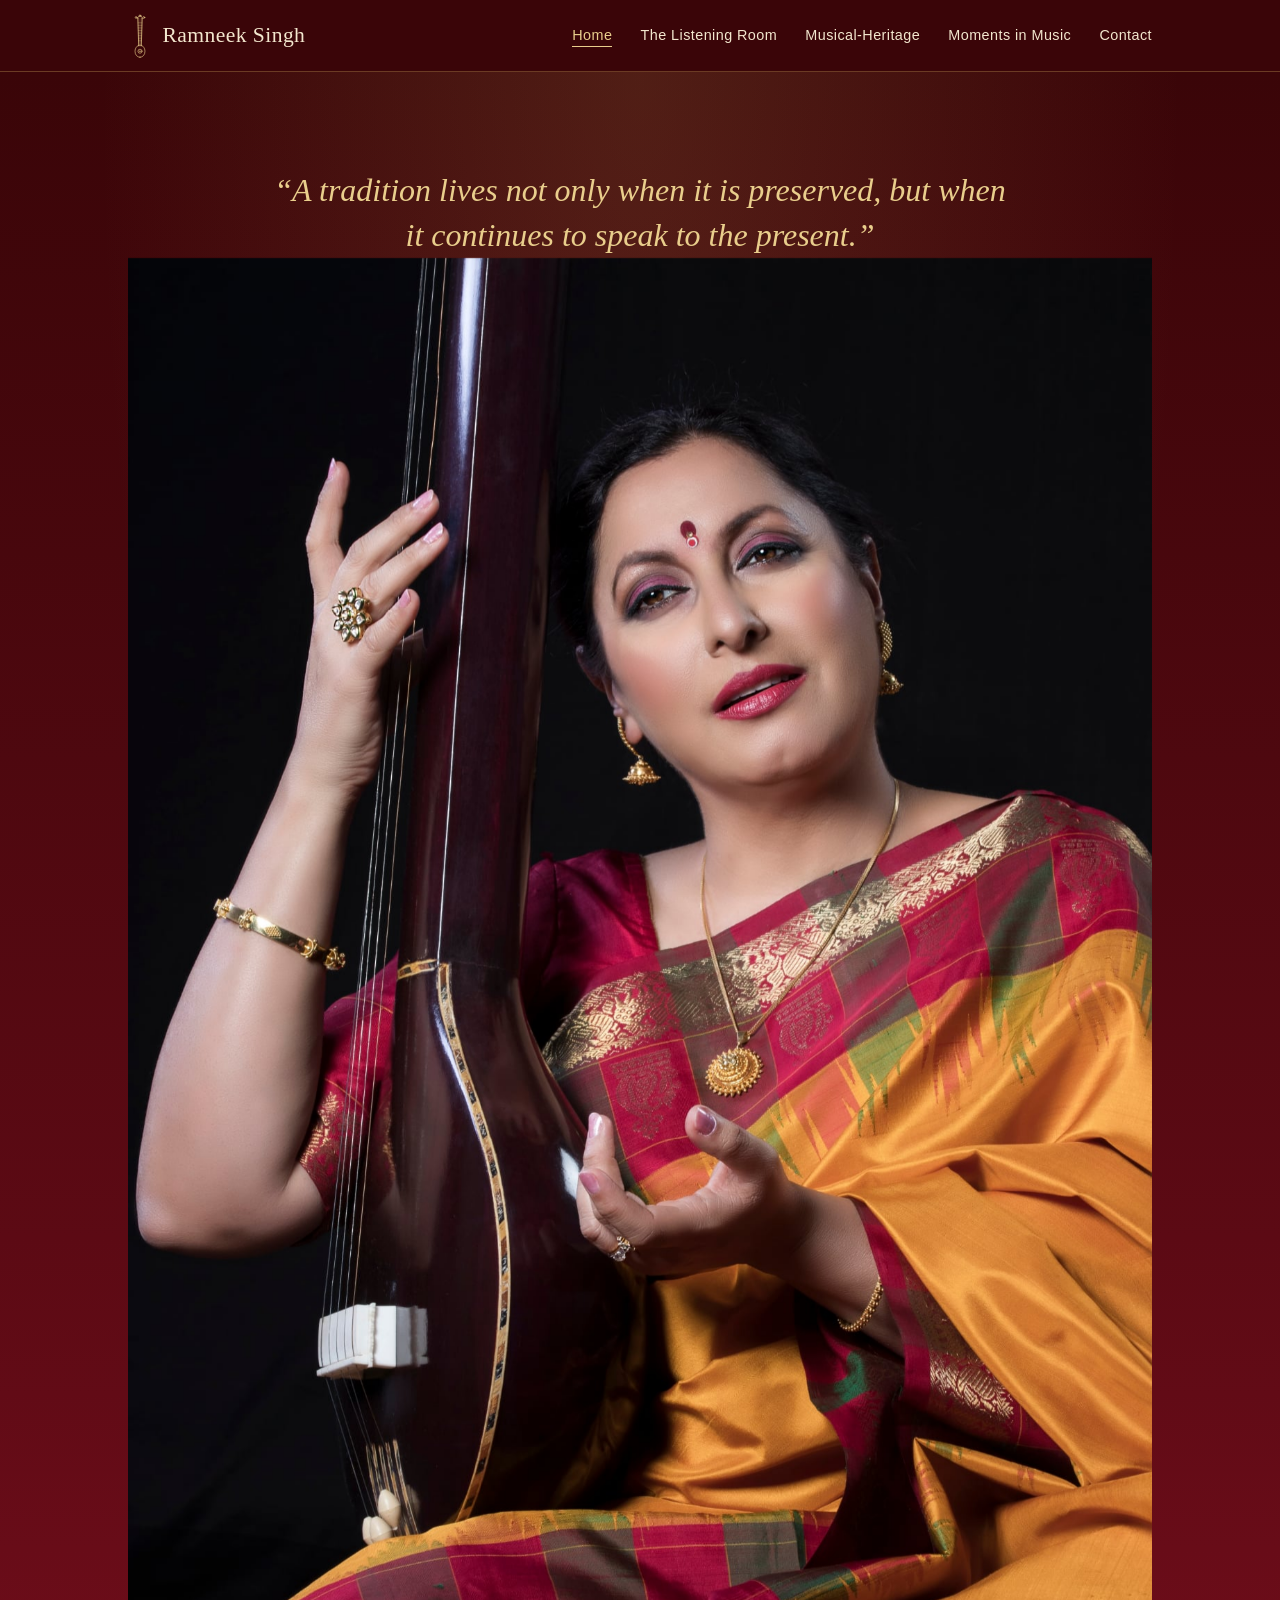
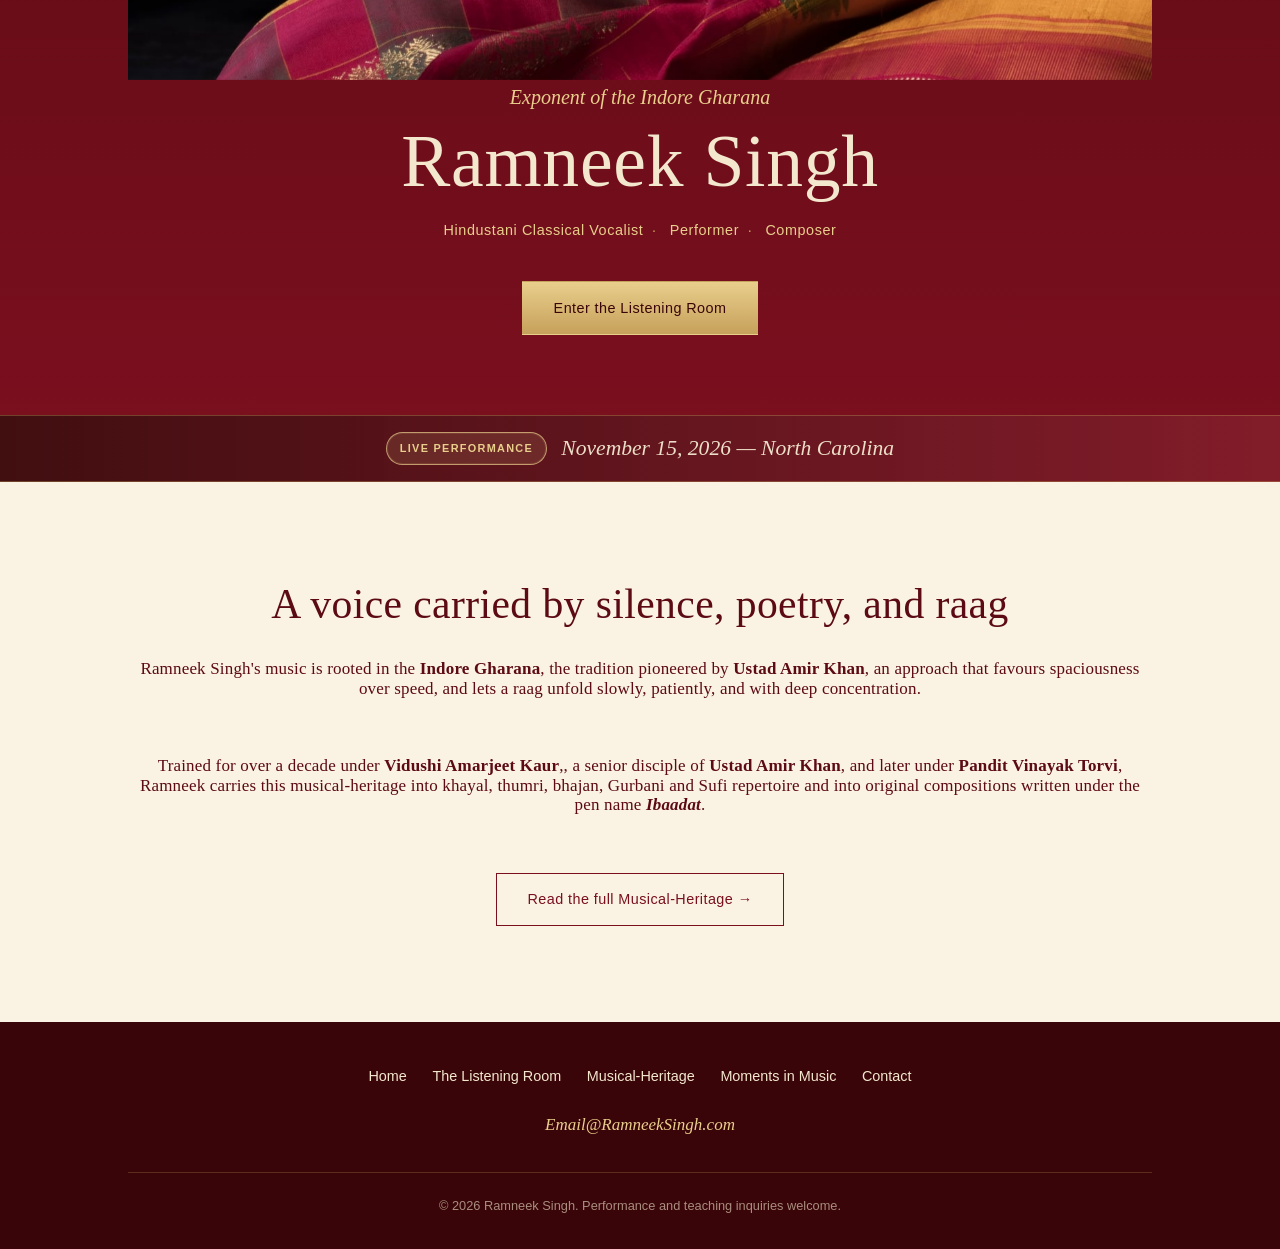
==== index.html @ d86326fd "design experiments on upcoming concerts" ====
<!doctype html>
<html lang="en">
<head>
<meta charset="UTF-8">
<meta name="viewport" content="width=device-width, initial-scale=1.0">
<title>Ramneek Singh | Hindustani Classical Vocalist</title>
<meta name="description" content="Ramneek Singh — Hindustani classical vocalist, educator and composer, exponent of the Indore Gharana. Khayal, thumri, bhajan, Gurbani and Sufi music.">
<link rel="stylesheet" href="css/style.css">
</head>
<body>

<header class="site-header">
  <div class="nav-wrap">
    <a class="brand" href="index.html">
      <svg viewBox="0 0 100 240" xmlns="http://www.w3.org/2000/svg" fill="none" stroke="currentColor" stroke-width="3.4" stroke-linecap="round" stroke-linejoin="round" style="color:var(--gold-bright)" aria-hidden="true">
        <path d="M50 236c-16 0-27-14-27-32 0-19 12-34 27-34s27 15 27 34c0 18-11 32-27 32z"/>
        <path d="M43 174 L38 24 M57 174 L62 24" stroke-width="4"/>
        <path d="M38 24c0-8 5-14 12-14s12 6 12 14"/>
        <circle cx="29" cy="19" r="5"/>
        <circle cx="50" cy="10" r="5"/>
        <circle cx="71" cy="19" r="5"/>
        <circle cx="50" cy="203" r="11"/>
        <circle cx="50" cy="203" r="3.6" fill="currentColor" stroke="none"/>
        <path d="M46 174 L44 25 M54 174 L56 25" stroke-width="1.4"/>
        <path d="M40 48 L60 48 M40 62 L60 62 M40 76 L60 76 M41 90 L59 90 M41 104 L59 104 M42 118 L58 118 M42 132 L58 132 M43 146 L57 146" stroke-width="1.5"/>
      </svg>
      <span class="brand-name">Ramneek Singh</span>
    </a>
    <button class="nav-toggle" aria-label="Toggle navigation" aria-expanded="false">&#9776;</button>
    <nav class="main-nav" aria-label="Primary">
      <ul>
        <li><a href="index.html" aria-current="page">Home</a></li>
        <li><a href="listening-room.html">The Listening Room</a></li>
        <li><a href="musical-heritage.html">Musical-Heritage</a></li>
        <li><a href="moments.html">Moments in Music</a></li>
        <li><a href="contact.html">Contact</a></li>
      </ul>
    </nav>
  </div>
</header>

<main>

  <section class="hero jaali-bg">
    <div class="container ">
      <p style="font-family: var(--font-display); font-style: italic; color: var(--gold-bright);" class="pull-quote">“A tradition lives not only when it is preserved, but when it continues to speak to the present.”</p>

      <img class="taanpura-mark" src="images\5ce865e1-a9c3-4de9-b2be-b588b6cb7617.jpeg" alt="Ramneek Singh performing Hindustani classical music">

      <div class="hero-heading">
        <p class="kicker">Exponent of the Indore Gharana</p>
        <h1>Ramneek Singh</h1>
        <p class="titles">
          <span>Hindustani Classical Vocalist</span>
          <span>Performer</span>
          <span>Composer</span>
        </p>
      </div>

      <div class="hero-cta">
        <a class="btn btn-solid" href="listening-room.html">Enter the Listening Room</a>
      </div>
    </div>
  </section>

  <section class="announce">
    <div class="container live-strip">
      <span class="label live-badge">Live Performance</span>
      <span class="detail">November 15, 2026 — North Carolina</span>
    </div>
  </section>

  <section class="section">
    <div class="container">
      <div style="text-align:center;">

        <div>
          <h2 style="font-size:clamp(1.9rem,3.6vw,2.6rem); margin:0.2rem 0 1.9rem;">A voice carried by silence, poetry, and raag</h2>
          <h4>Ramneek Singh's music is rooted in the <b>Indore Gharana</b>, the tradition pioneered by <b>Ustad Amir Khan</b>, an approach that favours spaciousness over speed, and lets a raag unfold slowly, patiently, and with deep concentration.</h4>
          <br></br>
          <h4>Trained for over a decade under <b>Vidushi Amarjeet Kaur</b>,, a senior disciple of <b>Ustad Amir Khan</b>, and later under <b>Pandit Vinayak Torvi</b>, Ramneek carries this musical-heritage into khayal, thumri, bhajan, Gurbani and Sufi repertoire and into original compositions written under the pen name <em><b>Ibaadat</b></em>.</h4  >
                    <br></br>

          <a class="btn btn-outline" style="border-color:var(--red); color:var(--red);" href="musical-heritage.html">Read the full Musical-Heritage &rarr;</a>
      </div>
    </div>
    </div>
  </section>


</main>

<footer class="site-footer">
  <div class="container footer-inner">
    <nav class="footer-nav" aria-label="Footer">
      <ul>
        <li><a href="index.html">Home</a></li>
        <li><a href="listening-room.html">The Listening Room</a></li>
        <li><a href="musical-heritage.html">Musical-Heritage</a></li>
        <li><a href="moments.html">Moments in Music</a></li>
        <li><a href="contact.html">Contact</a></li>
      </ul>
    </nav>
    <a class="email" style="font-family:var(--font-display); font-style:italic; color:var(--gold-bright);" href="mailto:Email@RamneekSingh.com">Email@RamneekSingh.com</a>
    <div class="footer-note">&copy; 2026 Ramneek Singh. Performance and teaching inquiries welcome.</div>
  </div>
</footer>

<script src="js/main.js"></script>
</body>
</html>
---- css/style.css ----
/* ============================================================
   Ramneek Singh — Hindustani Classical Vocalist
   Palette: royal red + antique gold, on warm parchment
   Fonts are loaded in each page's <head> (Cormorant Garamond + Jost)
   ============================================================ */

/* ---------- 1. Design tokens (change colours / sizes here) ---------- */
:root {
  /* colour */
  --red-deepest: #3A0508;
  --red-deep:    #5C0A14;
  --red:         #7A0F1E;
  --red-bright:  #9E1B2E;
  --gold-deep:   #8A6A2A;
  --gold:        #C6A15B;
  --gold-bright: #E9CE8C;
  --ivory:       #F3E7CE;
  --parchment:   #FAF3E4;
  --parchment-2: #F1E5CC;
  --ink:         #241012;
  --ink-soft:    #4A2E2E;

  /* type families */
  --font-display: 'Cormorant Garamond', serif;
  --font-body:    'Jost', sans-serif;

  /* type scale: every page uses these, so sizes stay consistent */
  --fs-small: 0.9rem;
  --fs-body:  1.0625rem;
  --fs-lede:  clamp(1.2rem, 2vw, 1.45rem);
  --fs-h3:    1.4rem;
  --fs-h2:    clamp(1.8rem, 3.4vw, 2.5rem);
  --fs-h1:    clamp(2.6rem, 6.4vw, 4.6rem);

  --wrap: 1120px;
  --rule: 1px solid rgba(198, 161, 91, 0.45);
}

/* ---------- 2. Base ---------- */
*, *::before, *::after { box-sizing: border-box; }

html { scroll-behavior: smooth; }

body {
  margin: 0;
  background: var(--parchment);
  color: var(--ink);
  font-family: var(--font-body);
  font-size: var(--fs-body);
  font-weight: 300;
  line-height: 1.7;
  -webkit-font-smoothing: antialiased;
}

img { max-width: 100%; display: block; }
a   { color: inherit; text-decoration: none; }

h1, h2, h3, h4 {
  margin: 0;
  font-family: var(--font-display);
  font-weight: 500;
  letter-spacing: 0.01em;
  line-height: 1.15;
  color: var(--red-deep);
}
h1 { font-size: var(--fs-h1); }
h2 { font-size: var(--fs-h2); }
h3 { font-size: var(--fs-h3); }

p { margin: 0 0 1.1em; max-width: 62ch; }

:focus-visible { outline: 2px solid var(--red-bright); outline-offset: 3px; }
.site-header :focus-visible,
.site-footer :focus-visible,
.hero :focus-visible,
.section.dark :focus-visible { outline-color: var(--gold-bright); }

/* ---------- 3. Layout helpers ---------- */
.container {
  width: 100%;
  max-width: var(--wrap);
  margin: 0 auto;
  padding: 0 clamp(1.25rem, 4vw, 3rem);
}

.section { padding: clamp(3.5rem, 8vw, 6rem) 0; }
.section.tint { background: var(--parchment-2); }
.section.dark {
  background: var(--red-deepest);
  color: var(--ivory);
}
.section.dark h2, .section.dark h3 { color: var(--ivory); }

/* Centre everything inside, including paragraphs that have a max-width */
.center { text-align: center; }
.center p, .center .lede { margin-left: auto; margin-right: auto; }

.section-head { max-width: 640px; margin: 0 auto 2.4rem; text-align: center; }
.section-head p { margin-left: auto; margin-right: auto; }

.eyebrow {
  margin-bottom: 0.4rem;
  font-family: var(--font-display);
  font-style: italic;
  font-size: 1.15rem;
  color: var(--gold-deep);
}
.dark .eyebrow, .hero .eyebrow { color: var(--gold-bright); }

.lede {
  font-family: var(--font-display);
  font-size: var(--fs-lede);
  font-style: italic;
  color: var(--red);
  max-width: 46ch;
}
.dark .lede { color: var(--gold-bright); }

.visually-hidden {
  position: absolute; width: 1px; height: 1px; padding: 0; margin: -1px;
  overflow: hidden; clip: rect(0, 0, 0, 0); white-space: nowrap; border: 0;
}

/* Gold divider with a small diamond in the middle */
.ornament {
  position: relative;
  width: 160px; height: 12px;
  margin: 0 auto 1.6rem;
  background: linear-gradient(90deg, transparent, var(--gold) 30%, var(--gold) 70%, transparent) center / 100% 1px no-repeat;
}
.ornament::after {
  content: "";
  position: absolute; left: 50%; top: 50%;
  width: 9px; height: 9px;
  background: var(--gold);
  transform: translate(-50%, -50%) rotate(45deg);
  box-shadow: 0 0 0 3px var(--parchment);
}
.tint .ornament::after { box-shadow: 0 0 0 3px var(--parchment-2); }
.dark .ornament::after { box-shadow: 0 0 0 3px var(--red-deepest); }

/* Dotted lattice (jaali) texture used behind dark sections */
.jaali-bg {
  background-image: radial-gradient(circle at 1px 1px, rgba(198, 161, 91, 0.22) 1.4px, transparent 1.4px);
  background-size: 26px 26px;
}

/* ---------- 4a. Announcement strip ---------- */
.announce {
  background: linear-gradient(90deg, rgba(58, 5, 8, 0.96), rgba(122, 15, 30, 0.94));
  border-top: 1px solid rgba(198, 161, 91, 0.35);
  border-bottom: 1px solid rgba(198, 161, 91, 0.35);
}

.live-strip {
  display: flex;
  align-items: center;
  justify-content: center;
  gap: 0.9rem;
  flex-wrap: wrap;
  padding: 0.9rem 0;
  color: var(--ivory);
  text-align: center;
}

.label {
  display: inline-flex;
  align-items: center;
  justify-content: center;
  border-radius: 999px;
  letter-spacing: 0.12em;
  text-transform: uppercase;
}

.live-badge {
  padding: 0.38rem 0.8rem;
  border: 1px solid rgba(233, 206, 140, 0.7);
  background: rgba(233, 206, 140, 0.12);
  color: var(--gold-bright);
  font-size: 0.68rem;
  font-weight: 600;
  box-shadow: inset 0 0 0 1px rgba(233, 206, 140, 0.12);
  animation: pulse-badge 3s ease-in-out infinite;
}

.detail {
  font-family: var(--font-display);
  font-size: clamp(1.05rem, 2vw, 1.35rem);
  font-style: italic;
  color: rgba(243, 231, 206, 0.96);
}

@keyframes pulse-badge {
  0%, 100% { box-shadow: 0 0 0 rgba(233, 206, 140, 0); }
  50% { box-shadow: 0 0 12px rgba(233, 206, 140, 0.26); }
}

/* ---------- 4. Header / navigation ---------- */
.site-header {
  position: sticky; top: 0; z-index: 100;
  background: var(--red-deepest);
  border-bottom: 1px solid rgba(198, 161, 91, 0.35);
}

.nav-wrap {
  display: flex;
  align-items: center;
  justify-content: space-between;
  gap: 1.5rem;
  max-width: var(--wrap);
  margin: 0 auto;
  padding: 0.85rem clamp(1.25rem, 4vw, 3rem);
}

.brand { display: flex; align-items: center; gap: 0.65rem; color: var(--ivory); }
.brand svg { width: 24px; height: 44px; flex-shrink: 0; }
.brand-name {
  font-family: var(--font-display);
  font-size: 1.35rem;
  letter-spacing: 0.02em;
  line-height: 1.1;
}
.brand-name em { color: var(--gold-bright); font-style: italic; }

.main-nav ul {
  display: flex;
  gap: clamp(1rem, 2.2vw, 2.1rem);
  margin: 0; padding: 0;
  list-style: none;
}
.main-nav a {
  position: relative;
  padding-bottom: 4px;
  color: var(--ivory);
  font-size: var(--fs-small);
  letter-spacing: 0.03em;
}
.main-nav a::after {
  content: "";
  position: absolute; left: 0; right: 0; bottom: 0;
  height: 1px;
  background: var(--gold-bright);
  transform: scaleX(0);
  transform-origin: left;
  transition: transform 0.3s ease;
}
.main-nav a:hover::after,
.main-nav a[aria-current="page"]::after { transform: scaleX(1); }
.main-nav a[aria-current="page"] { color: var(--gold-bright); }

.nav-toggle {
  display: none;
  background: none; border: none;
  color: var(--ivory);
  font-size: 1.6rem;
  cursor: pointer;
}

@media (max-width: 820px) {
  .nav-toggle { display: block; }
  .main-nav {
    position: absolute; top: 100%; left: 0; right: 0;
    max-height: 0; overflow: hidden;
    background: var(--red-deepest);
    border-bottom: 1px solid rgba(198, 161, 91, 0.35);
    transition: max-height 0.35s ease;
  }
  .main-nav.open { max-height: 420px; }
  .main-nav ul {
    flex-direction: column;
    gap: 1rem;
    padding: 0.5rem clamp(1.25rem, 4vw, 3rem) 1.4rem;
  }
}

/* ---------- 5. Hero ---------- */
.hero {
  position: relative;
  overflow: hidden;
  padding: clamp(3.5rem, 9vw, 6rem) 0 clamp(3rem, 7vw, 5rem);
  text-align: center;
  color: var(--ivory);
  background:
    radial-gradient(ellipse at 50% 0%, rgba(198, 161, 91, 0.16), transparent 60%),
    linear-gradient(180deg, var(--red-deepest), var(--red-deep) 60%, var(--red) 100%);
}
/* Smaller hero used by inner pages (Contact, etc.) */
.hero.page-hero { padding: clamp(3rem, 7vw, 4.5rem) 0 clamp(2.5rem, 6vw, 4rem); }
.hero.page-hero h1 { font-size: clamp(2.2rem, 5.2vw, 3.6rem); }

.hero h1 { color: var(--ivory); line-height: 1.05; }
.hero p  { margin-left: auto; margin-right: auto; }

.kicker {
  margin-bottom: 0.6rem;
  font-family: var(--font-display);
  font-style: italic;
  font-size: clamp(1.05rem, 1.6vw, 1.25rem);
  color: var(--gold-bright);
}

.titles {
  margin: 1.1rem auto 0;
  font-size: var(--fs-small);
  letter-spacing: 0.04em;
  color: var(--gold-bright);
}
.titles span:not(:last-child)::after {
  content: "·";
  margin: 0 0.6em;
  color: var(--gold);
}

/* Portrait set inside a jharokha-style arch */
.hero-photo {
  width: min(100%, 360px);
  margin: 2.4rem auto 0;
  padding: 8px;
  border: 1px solid var(--gold);
  border-radius: 999px 999px 0 0;
}
.hero-photo img {
  width: 100%;
  aspect-ratio: 4 / 5;
  object-fit: cover;
  object-position: center 25%;
  border-radius: 999px 999px 0 0;
}

.hero-cta {
  display: flex; flex-wrap: wrap; justify-content: center;
  gap: 1rem;
  margin-top: 2.4rem;
}

/* One orchestrated moment: hero content rises in, one piece after another */
.hero .container > * { opacity: 0; animation: rise 0.9s ease forwards; }
.hero .container > :nth-child(2) { animation-delay: 0.12s; }
.hero .container > :nth-child(3) { animation-delay: 0.24s; }
.hero .container > :nth-child(4) { animation-delay: 0.36s; }
.hero .container > :nth-child(5) { animation-delay: 0.48s; }
@keyframes rise { from { opacity: 0; transform: translateY(14px); } to { opacity: 1; transform: none; } }

/* ---------- 6. Buttons ---------- */
.btn {
  display: inline-block;
  padding: 0.85rem 1.9rem;
  border: 1px solid var(--gold);
  background: none;
  font-family: var(--font-body);
  font-size: var(--fs-small);
  letter-spacing: 0.03em;
  cursor: pointer;
  transition: background 0.25s ease, color 0.25s ease;
}
.btn-solid {
  background: linear-gradient(180deg, var(--gold-bright), var(--gold));
  border-color: transparent;
  color: var(--red-deepest);
}
.btn-solid:hover { background: var(--gold-bright); }
.btn-outline { color: var(--red); border-color: var(--red); }
.btn-outline:hover { background: var(--red); color: var(--ivory); }
.dark .btn-outline { color: var(--ivory); border-color: var(--gold); }
.dark .btn-outline:hover { background: rgba(233, 206, 140, 0.14); }
.btn-small { padding: 0.55rem 1.2rem; }

/* ---------- 7. Upcoming performances (countdown + list) ---------- */
.next-event {
  position: relative;
  max-width: 720px;
  margin: 0 auto;
  padding: clamp(2rem, 5vw, 3rem) clamp(1.25rem, 4vw, 2.5rem);
  border: 1px solid var(--gold);
  background: var(--parchment);
  text-align: center;
}
/* inner thin border gives the "framed invitation" look */
.next-event::before {
  content: "";
  position: absolute; inset: 7px;
  border: 1px solid rgba(198, 161, 91, 0.45);
  pointer-events: none;
}
.next-event h3 { font-size: var(--fs-h2); }
.next-event .meta { margin: 0.4rem auto 0; color: var(--ink-soft); }

.countdown {
  display: grid;
  grid-template-columns: repeat(4, 1fr);
  gap: 0.75rem;
  max-width: 460px;
  margin: 1.8rem auto;
}
.countdown div {
  padding: 0.9rem 0.4rem;
  border: 1px solid var(--gold);
  background: var(--parchment-2);
}
.countdown strong {
  display: block;
  font-family: var(--font-display);
  font-size: clamp(1.8rem, 5vw, 2.6rem);
  font-weight: 500;
  line-height: 1;
  color: var(--red);
  font-variant-numeric: tabular-nums;
}
.countdown span { font-size: var(--fs-small); color: var(--ink-soft); }

.event-list {
  display: grid;
  gap: 1rem;
  max-width: 720px;
  margin: 2.4rem auto 0;
  padding: 0;
  list-style: none;
}
.event-list:empty { display: none; }
.event-item {
  display: grid;
  grid-template-columns: auto 1fr auto;
  align-items: center;
  gap: 1.2rem;
  padding: 1rem 1.2rem;
  border: var(--rule);
  background: var(--parchment);
  text-align: left;
}
.event-date {
  min-width: 64px;
  padding-right: 1.2rem;
  border-right: var(--rule);
  text-align: center;
  font-family: var(--font-display);
  color: var(--red);
  line-height: 1.1;
}
.event-date strong { display: block; font-size: 2rem; font-weight: 500; }
.event-date span   { font-size: var(--fs-small); font-style: italic; }
.event-info h3 { font-size: 1.25rem; }
.event-info p  { margin: 0; font-size: var(--fs-small); color: var(--ink-soft); }
@media (max-width: 600px) {
  .event-item { grid-template-columns: auto 1fr; }
  .event-item .btn { grid-column: 1 / -1; text-align: center; }
}

/* ---------- 8. Interactive taanpura ---------- */
.strings {
  display: flex; justify-content: center;
  gap: clamp(1.5rem, 6vw, 3.5rem);
  margin: 2rem 0 1.8rem;
}
.string {
  display: flex; flex-direction: column; align-items: center;
  gap: 0.6rem;
  width: 52px;
  padding: 0;
  background: none; border: 0;
  color: var(--ivory);
  font-family: var(--font-display);
  font-style: italic;
  font-size: 1.1rem;
  cursor: pointer;
}
.string::before {
  content: "";
  width: 2px; height: 150px;
  background: linear-gradient(var(--gold-bright), var(--gold-deep));
  box-shadow: 0 0 10px rgba(233, 206, 140, 0.25);
}
.string:hover::before { box-shadow: 0 0 14px rgba(233, 206, 140, 0.6); }
.string.plucked::before { animation: vibrate 1.2s ease-out; }
@keyframes vibrate {
  0%   { transform: translateX(0); }
  8%   { transform: translateX(5px); }
  16%  { transform: translateX(-4px); }
  26%  { transform: translateX(3px); }
  38%  { transform: translateX(-2px); }
  55%  { transform: translateX(1px); }
  100% { transform: translateX(0); }
}
.hint { font-size: var(--fs-small); color: rgba(243, 231, 206, 0.7); margin-top: 1.2rem; }

/* ---------- 9. Quote band ---------- */
.pull-quote {
  max-width: 46ch;
  margin: 0 auto;
  font-family: var(--font-display);
  font-style: italic;
  font-size: clamp(1.4rem, 3vw, 2rem);
  line-height: 1.4;
  text-align: center;
  color: var(--gold-deep);
}

/* ---------- 10. Contact ---------- */
.contact-card {
  max-width: 720px;
  margin: 0 auto;
  padding: clamp(2rem, 5vw, 3rem);
  border: var(--rule);
  background: var(--parchment-2);
  text-align: center;
}
.contact-card .email {
  font-family: var(--font-display);
  font-style: italic;
  font-size: clamp(1.3rem, 3vw, 1.8rem);
  color: var(--red);
  border-bottom: 1px solid var(--gold);
}
.contact-card .email:hover { color: var(--red-bright); }

/* ---------- 11. Footer ---------- */
.site-footer {
  padding: 2.6rem 0 2rem;
  background: var(--red-deepest);
  color: var(--ivory);
}
.footer-inner {
  display: flex; flex-direction: column; align-items: center;
  gap: 1.4rem;
  text-align: center;
}
.footer-nav ul {
  display: flex; flex-wrap: wrap; justify-content: center;
  gap: 0.6rem 1.6rem;
  margin: 0; padding: 0;
  list-style: none;
  font-size: var(--fs-small);
}
.footer-nav a:hover { color: var(--gold-bright); }
.footer-email {
  font-family: var(--font-display);
  font-style: italic;
  font-size: 1.25rem;
  color: var(--gold-bright);
}
.footer-note {
  width: 100%;
  margin: 0.6rem 0 0;
  padding-top: 1.4rem;
  border-top: 1px solid rgba(198, 161, 91, 0.25);
  font-size: 0.8rem;
  color: rgba(243, 231, 206, 0.6);
  max-width: none;
}

/* ---------- 12. Reduced motion ---------- */
@media (prefers-reduced-motion: reduce) {
  html { scroll-behavior: auto; }
  .hero .container > * { animation: none; opacity: 1; }
  .string.plucked::before { animation: none; }
  .main-nav, .main-nav a::after { transition: none; }
}
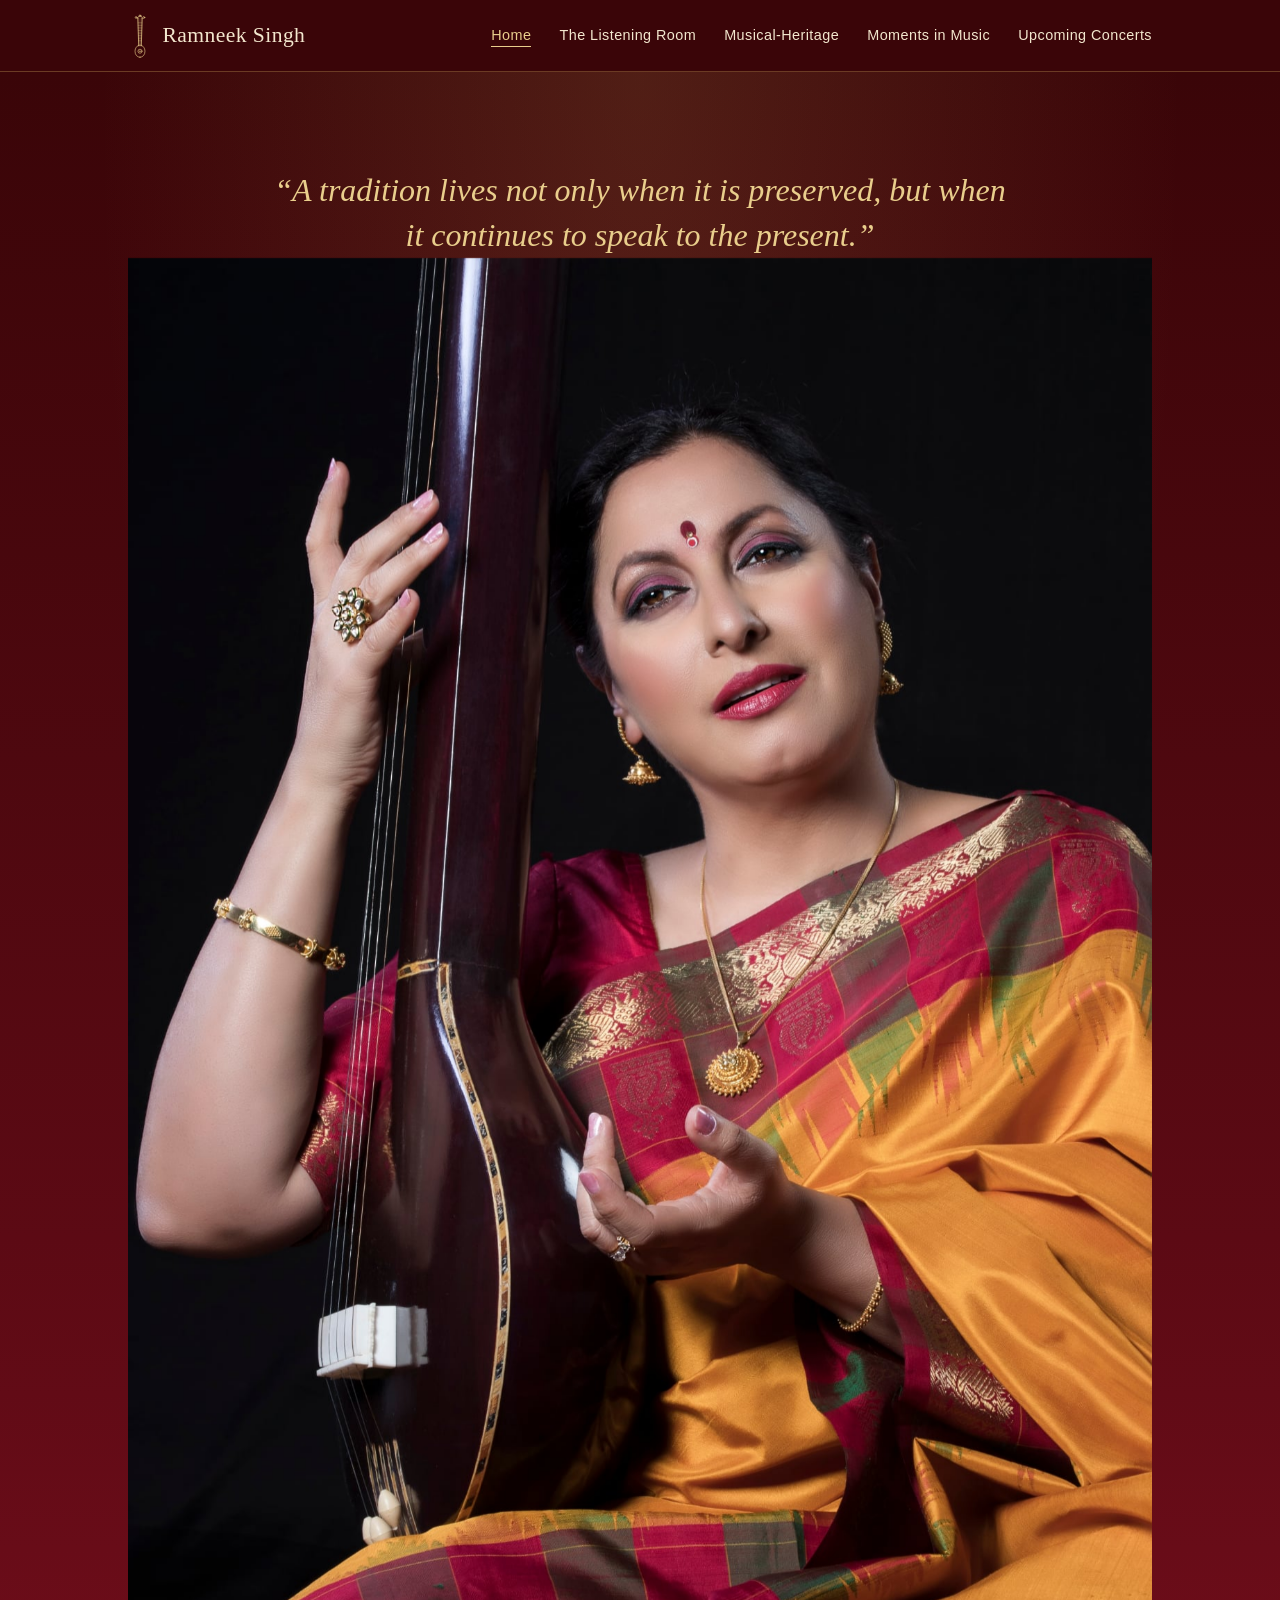
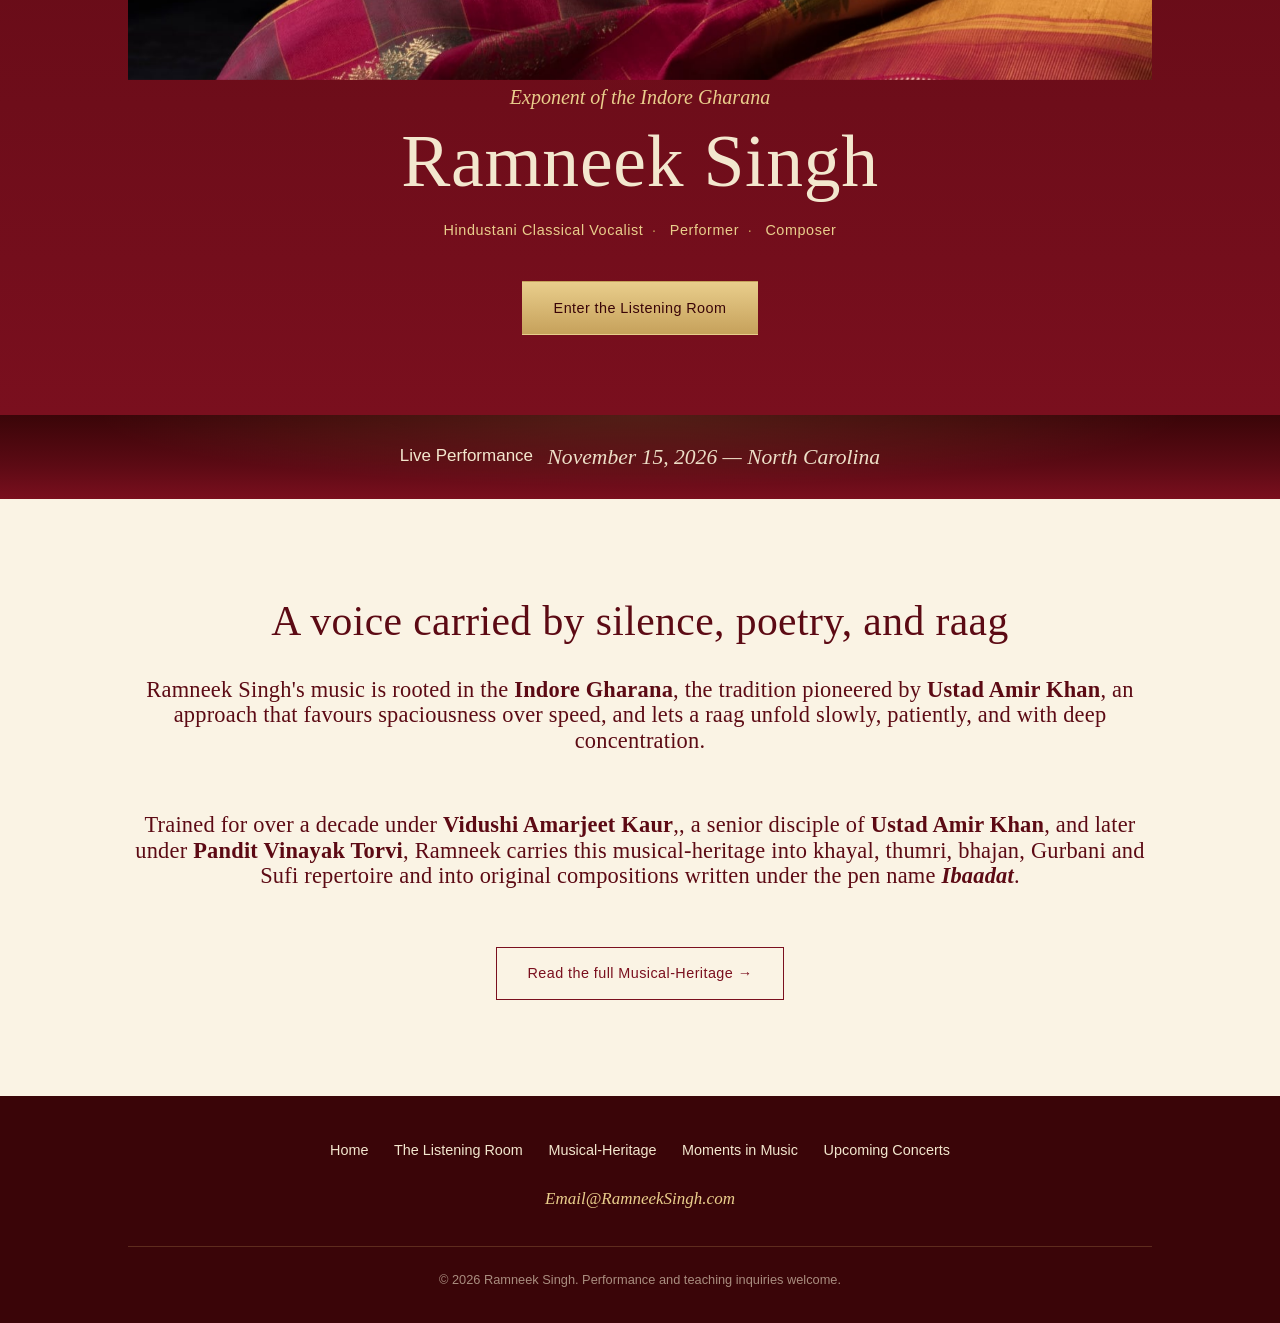
==== commit 8de8d09f: "Contact -> upcoming concerts" ====
--- a/index.html
+++ b/index.html
@@ -33,7 +33,7 @@
         <li><a href="listening-room.html">The Listening Room</a></li>
         <li><a href="musical-heritage.html">Musical-Heritage</a></li>
         <li><a href="moments.html">Moments in Music</a></li>
-        <li><a href="contact.html">Contact</a></li>
+        <li><a href="Upcoming-Concerts.html">Upcoming Concerts</a></li>
       </ul>
     </nav>
   </div>
@@ -63,9 +63,9 @@
     </div>
   </section>
 
-  <section class="announce">
+  <section class="hero live-strip" style="padding:0.6rem 0; background-color:var(--ink-soft); color:var(--gold-bright);">
     <div class="container live-strip">
-      <span class="label live-badge">Live Performance</span>
+      <span class="">Live Performance</span>
       <span class="detail">November 15, 2026 — North Carolina</span>
     </div>
   </section>
@@ -76,9 +76,9 @@
 
         <div>
           <h2 style="font-size:clamp(1.9rem,3.6vw,2.6rem); margin:0.2rem 0 1.9rem;">A voice carried by silence, poetry, and raag</h2>
-          <h4>Ramneek Singh's music is rooted in the <b>Indore Gharana</b>, the tradition pioneered by <b>Ustad Amir Khan</b>, an approach that favours spaciousness over speed, and lets a raag unfold slowly, patiently, and with deep concentration.</h4>
+          <h3>Ramneek Singh's music is rooted in the <b>Indore Gharana</b>, the tradition pioneered by <b>Ustad Amir Khan</b>, an approach that favours spaciousness over speed, and lets a raag unfold slowly, patiently, and with deep concentration.</h3>
           <br></br>
-          <h4>Trained for over a decade under <b>Vidushi Amarjeet Kaur</b>,, a senior disciple of <b>Ustad Amir Khan</b>, and later under <b>Pandit Vinayak Torvi</b>, Ramneek carries this musical-heritage into khayal, thumri, bhajan, Gurbani and Sufi repertoire and into original compositions written under the pen name <em><b>Ibaadat</b></em>.</h4  >
+          <h3>Trained for over a decade under <b>Vidushi Amarjeet Kaur</b>,, a senior disciple of <b>Ustad Amir Khan</b>, and later under <b>Pandit Vinayak Torvi</b>, Ramneek carries this musical-heritage into khayal, thumri, bhajan, Gurbani and Sufi repertoire and into original compositions written under the pen name <em><b>Ibaadat</b></em>.</h3>
                     <br></br>
 
           <a class="btn btn-outline" style="border-color:var(--red); color:var(--red);" href="musical-heritage.html">Read the full Musical-Heritage &rarr;</a>
@@ -98,7 +98,7 @@
         <li><a href="listening-room.html">The Listening Room</a></li>
         <li><a href="musical-heritage.html">Musical-Heritage</a></li>
         <li><a href="moments.html">Moments in Music</a></li>
-        <li><a href="contact.html">Contact</a></li>
+        <li><a href="Upcoming-Concerts.html">Upcoming Concerts</a></li>
       </ul>
     </nav>
     <a class="email" style="font-family:var(--font-display); font-style:italic; color:var(--gold-bright);" href="mailto:Email@RamneekSingh.com">Email@RamneekSingh.com</a>
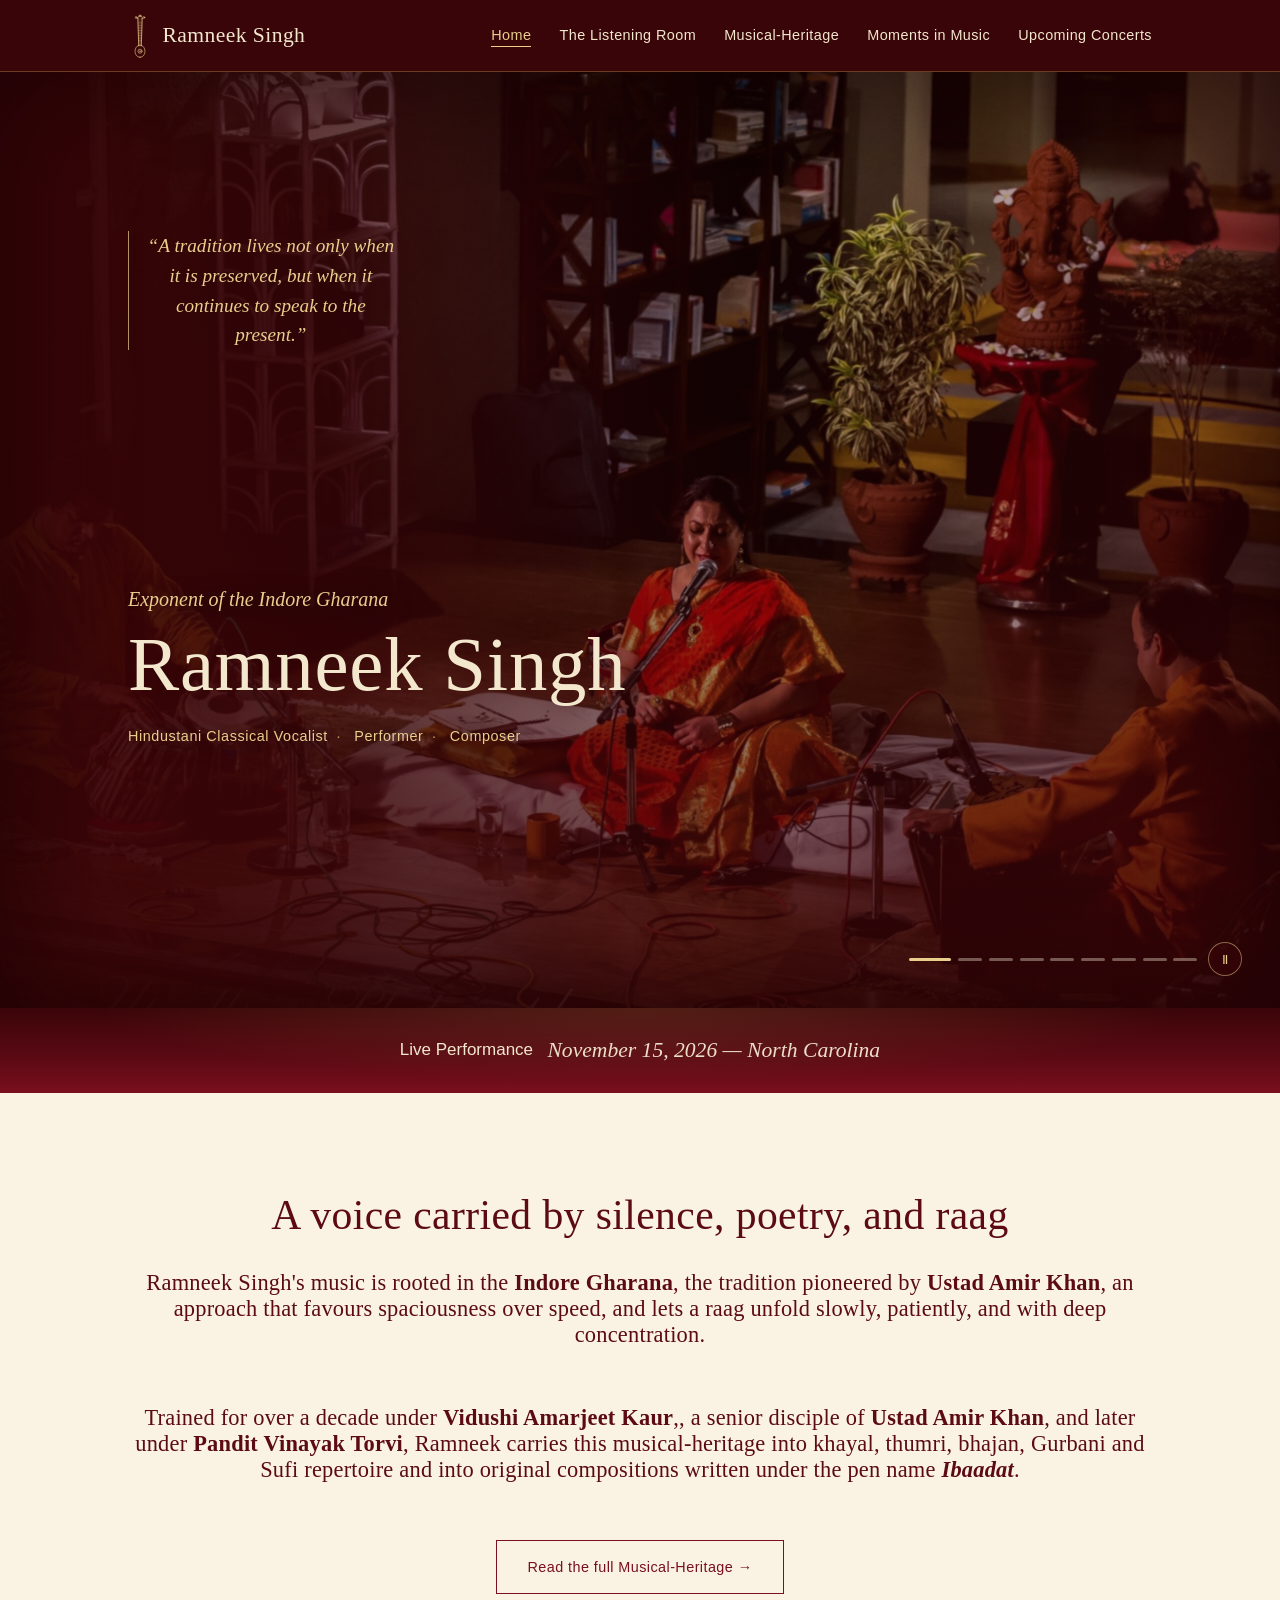
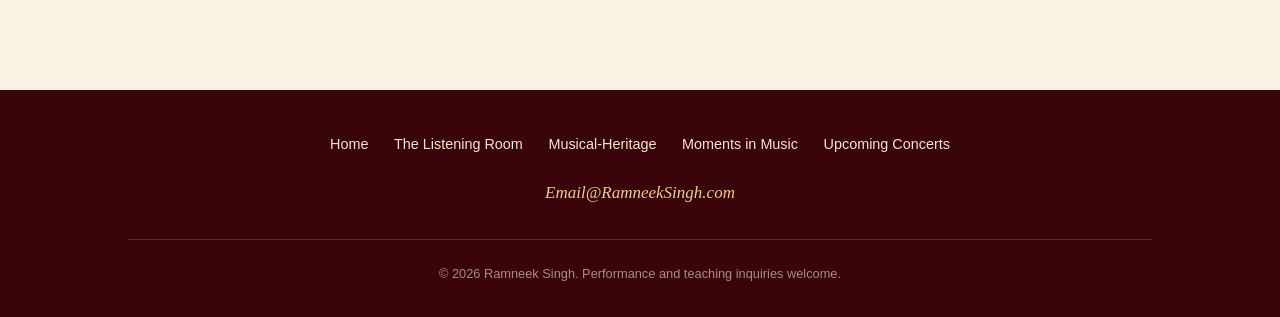
==== commit ce6174fe: "Image slideshow" ====
--- a/index.html
+++ b/index.html
@@ -33,7 +33,7 @@
         <li><a href="listening-room.html">The Listening Room</a></li>
         <li><a href="musical-heritage.html">Musical-Heritage</a></li>
         <li><a href="moments.html">Moments in Music</a></li>
-        <li><a href="Upcoming-Concerts.html">Upcoming Concerts</a></li>
+        <li><a href="Upcoming-concerts.html">Upcoming Concerts</a></li>
       </ul>
     </nav>
   </div>
@@ -41,11 +41,10 @@
 
 <main>
 
-  <section class="hero jaali-bg">
-    <div class="container ">
+  <section class="hero jaali-bg hero-cinematic">
+    <div class="hero-slideshow" data-hero-slideshow aria-label="Ramneek Singh in performance and teaching"></div>
+    <div class="container">
       <p style="font-family: var(--font-display); font-style: italic; color: var(--gold-bright);" class="pull-quote">“A tradition lives not only when it is preserved, but when it continues to speak to the present.”</p>
-
-      <img class="taanpura-mark" src="images\5ce865e1-a9c3-4de9-b2be-b588b6cb7617.jpeg" alt="Ramneek Singh performing Hindustani classical music">
 
       <div class="hero-heading">
         <p class="kicker">Exponent of the Indore Gharana</p>
@@ -57,9 +56,6 @@
         </p>
       </div>
 
-      <div class="hero-cta">
-        <a class="btn btn-solid" href="listening-room.html">Enter the Listening Room</a>
-      </div>
     </div>
   </section>
 
@@ -98,7 +94,7 @@
         <li><a href="listening-room.html">The Listening Room</a></li>
         <li><a href="musical-heritage.html">Musical-Heritage</a></li>
         <li><a href="moments.html">Moments in Music</a></li>
-        <li><a href="Upcoming-Concerts.html">Upcoming Concerts</a></li>
+        <li><a href="Upcoming-concerts.html">Upcoming Concerts</a></li>
       </ul>
     </nav>
     <a class="email" style="font-family:var(--font-display); font-style:italic; color:var(--gold-bright);" href="mailto:Email@RamneekSingh.com">Email@RamneekSingh.com</a>
@@ -106,6 +102,6 @@
   </div>
 </footer>
 
-<script src="js/main.js"></script>
+<script src="js/main.js?v=20261102"></script>
 </body>
 </html>
--- a/css/style.css
+++ b/css/style.css
@@ -341,6 +341,149 @@
 .hero .container > :nth-child(5) { animation-delay: 0.48s; }
 @keyframes rise { from { opacity: 0; transform: translateY(14px); } to { opacity: 1; transform: none; } }
 
+/* Cinematic photographic hero */
+.hero-cinematic {
+  min-height: min(760px, calc(100vh - 76px));
+  isolation: isolate;
+  display: grid;
+  place-items: center;
+  background: var(--red-deepest);
+}
+.hero-cinematic > .container {
+  align-self: stretch;
+  min-height: inherit;
+}
+.hero-cinematic::before,
+.hero-cinematic::after {
+  content: "";
+  position: absolute;
+  inset: 0;
+  z-index: 1;
+  pointer-events: none;
+}
+.hero-cinematic::before {
+  background: linear-gradient(90deg, rgba(58, 5, 8, 0.96) 0%, rgba(58, 5, 8, 0.72) 28%, rgba(58, 5, 8, 0.18) 58%, rgba(58, 5, 8, 0.52) 100%),
+              linear-gradient(180deg, rgba(58, 5, 8, 0.08), rgba(58, 5, 8, 0.16) 48%, rgba(58, 5, 8, 0.82));
+}
+.hero-cinematic::after {
+  box-shadow: inset 0 0 120px rgba(20, 0, 3, 0.72);
+}
+.hero-cinematic .container {
+  position: relative;
+  z-index: 2;
+  width: 100%;
+  min-height: min(760px, calc(100vh - 76px));
+  text-align: left;
+}
+.hero-slideshow { position: absolute; inset: 0; z-index: 0; overflow: hidden; }
+.hero-slide {
+  position: absolute;
+  inset: -3%;
+  width: 106%;
+  height: 106%;
+  max-width: none;
+  object-fit: cover;
+  opacity: 0;
+  filter: saturate(0.82) contrast(1.05);
+  transform: scale(1.04);
+  transition: opacity 1.8s cubic-bezier(.4, 0, .2, 1);
+}
+.hero-slide.is-active { opacity: 1; animation: cinematic-pan 8s ease-out both; }
+.hero-slide.is-active.is-alternate { animation-name: cinematic-pan-reverse; }
+.hero-slide:nth-child(3n+1) { object-position: center 35%; }
+.hero-slide:nth-child(3n+2) { object-position: center 42%; }
+.hero-slide:nth-child(3n) { object-position: center 50%; }
+@keyframes cinematic-pan {
+  from { transform: scale(1.04) translate3d(-0.4%, 0, 0); }
+  to { transform: scale(1.12) translate3d(0.4%, -0.7%, 0); }
+}
+@keyframes cinematic-pan-reverse {
+  from { transform: scale(1.12) translate3d(0.6%, -0.5%, 0); }
+  to { transform: scale(1.04) translate3d(-0.5%, 0.2%, 0); }
+}
+.hero-cinematic .pull-quote {
+  position: absolute;
+  top: clamp(2rem, 7vh, 5rem);
+  left: clamp(1.25rem, 4vw, 3rem);
+  max-width: 28ch;
+  margin: 0;
+  padding-left: 1rem;
+  border-left: 1px solid rgba(233, 206, 140, 0.7);
+  font-size: clamp(1rem, 1.5vw, 1.28rem);
+  line-height: 1.55;
+}
+.hero-cinematic .hero-heading {
+  position: absolute;
+  left: clamp(1.25rem, 4vw, 3rem);
+  bottom: clamp(9rem, 20vh, 13rem);
+  max-width: 520px;
+  text-align: left;
+  text-shadow: 0 3px 24px rgba(58, 5, 8, 0.9);
+}
+.hero-cinematic .hero-heading h1 { font-size: clamp(3rem, 6vw, 5rem); }
+.hero-cinematic .kicker { margin-left: 0; }
+.hero-cinematic .titles { margin-left: 0; }
+.hero-cinematic .hero-cta {
+  position: absolute;
+  left: clamp(1.25rem, 4vw, 3rem);
+  bottom: clamp(4.5rem, 8vh, 6rem);
+  justify-content: flex-start;
+  margin: 0;
+}
+
+.hero-gallery-controls {
+  position: absolute;
+  z-index: 4;
+  right: clamp(1rem, 3vw, 2.5rem);
+  bottom: clamp(1rem, 2.5vw, 2rem);
+  display: flex;
+  align-items: center;
+  gap: 0.65rem;
+}
+.hero-gallery-dots { display: flex; align-items: center; gap: 0.42rem; }
+.hero-gallery-dot {
+  width: 24px;
+  height: 3px;
+  padding: 0;
+  border: 0;
+  border-radius: 2px;
+  background: rgba(243, 231, 206, 0.38);
+  cursor: pointer;
+  transition: width 0.35s ease, background 0.35s ease;
+}
+.hero-gallery-dot.is-active { width: 42px; background: var(--gold-bright); }
+.hero-gallery-pause {
+  width: 34px;
+  height: 34px;
+  display: grid;
+  place-items: center;
+  border: 1px solid rgba(233, 206, 140, 0.5);
+  border-radius: 50%;
+  background: rgba(58, 5, 8, 0.5);
+  color: var(--gold-bright);
+  cursor: pointer;
+  backdrop-filter: blur(1px);
+}
+
+@media (max-width: 600px) {
+  .hero-cinematic { min-height: 620px; }
+  .hero-cinematic .container { min-height: 620px; }
+  .hero-cinematic::before {
+    background: linear-gradient(180deg, rgba(58, 5, 8, 0.18), rgba(58, 5, 8, 0.46) 42%, rgba(58, 5, 8, 0.9)),
+                linear-gradient(90deg, rgba(58, 5, 8, 0.62), rgba(58, 5, 8, 0.08));
+  }
+  .hero-cinematic .pull-quote {
+    top: 2rem;
+    max-width: 24ch;
+    font-size: 1rem;
+  }
+  .hero-cinematic .hero-heading { bottom: 9.8rem; }
+  .hero-cinematic .hero-heading h1 { font-size: clamp(2.5rem, 14vw, 3.6rem); }
+  .hero-cinematic .titles { max-width: 300px; }
+  .hero-cinematic .hero-cta { bottom: 5.8rem; }
+  .hero-gallery-controls { left: 50%; right: auto; transform: translateX(-50%); }
+}
+
 /* ---------- 6. Buttons ---------- */
 .btn {
   display: inline-block;
@@ -553,4 +696,5 @@
   .hero .container > * { animation: none; opacity: 1; }
   .string.plucked::before { animation: none; }
   .main-nav, .main-nav a::after { transition: none; }
+  .hero-slide, .hero-slide.is-active { transition: none; animation: none !important; }
 }
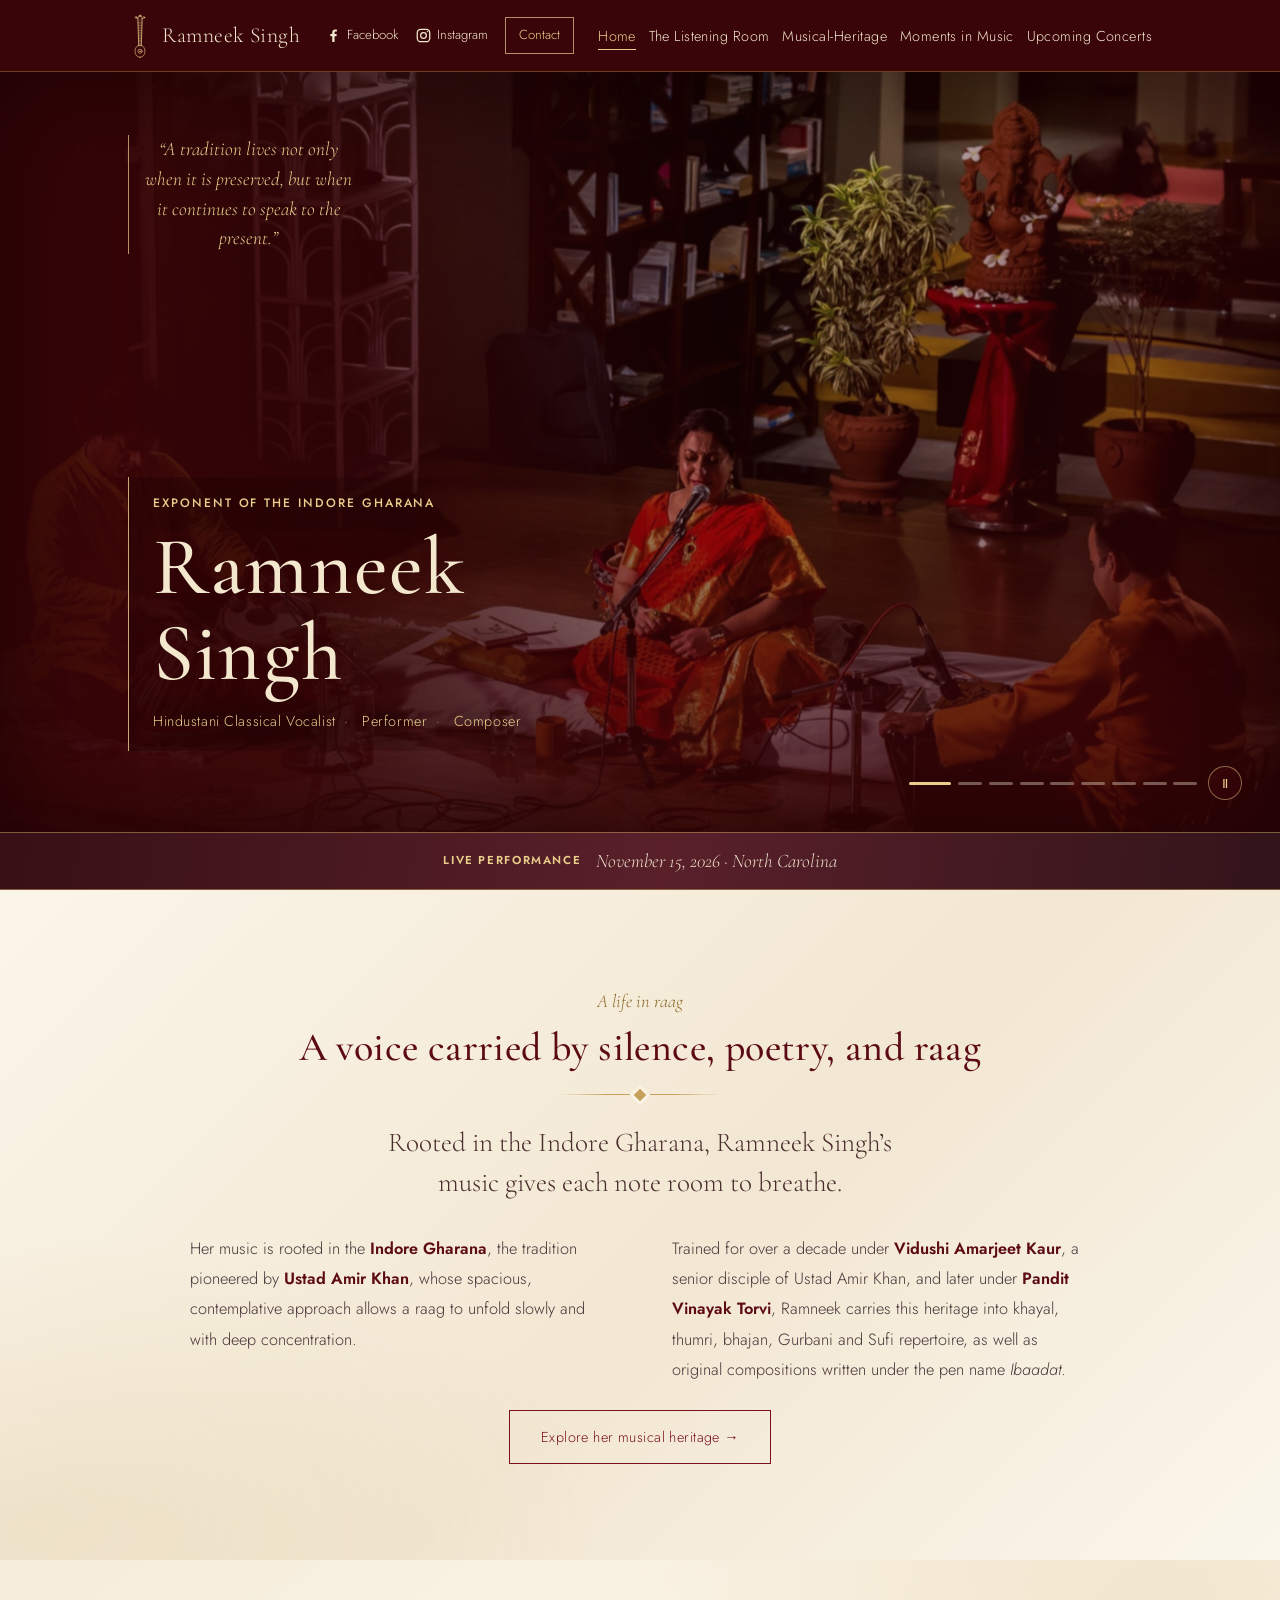
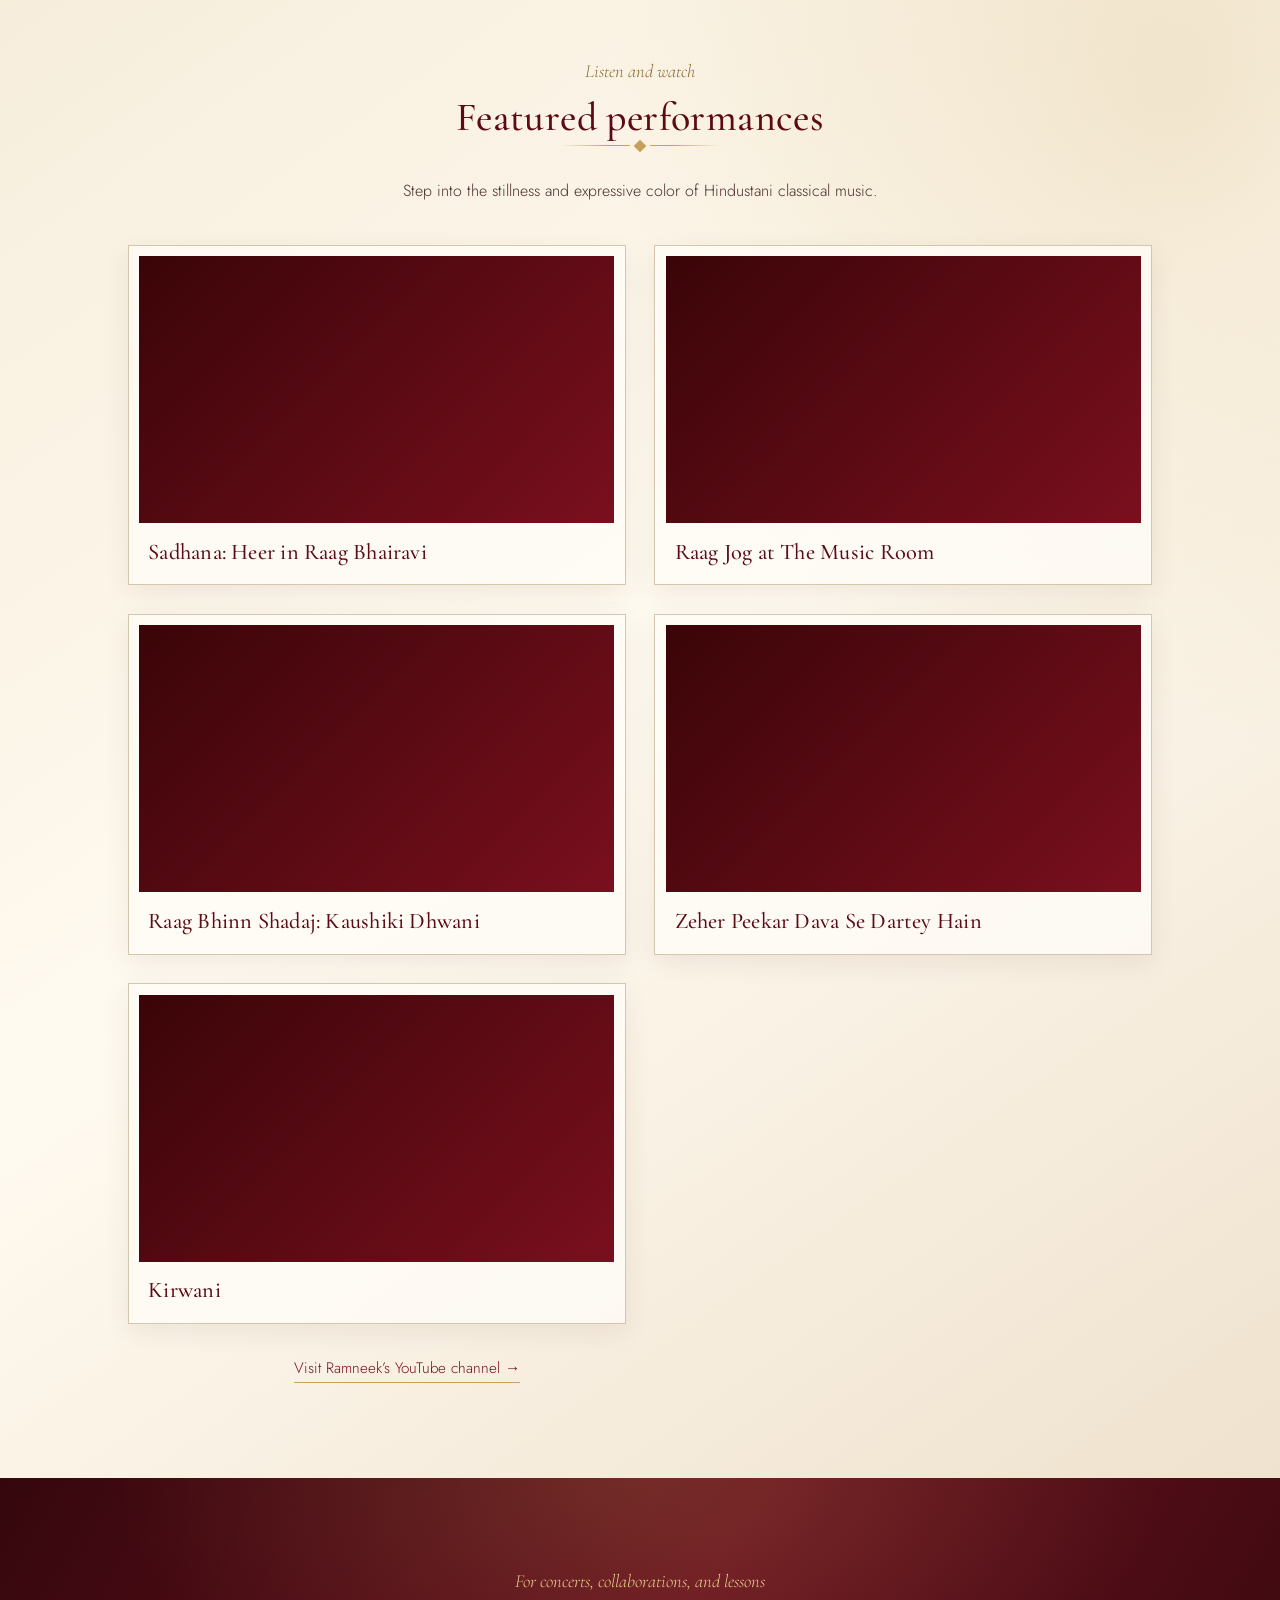
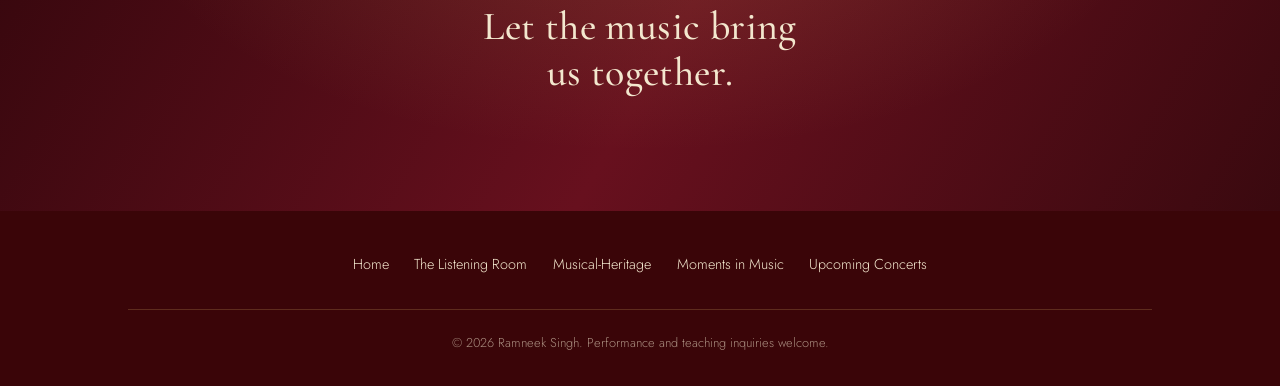
==== commit 2d0112ed: "Font updates" ====
--- a/index.html
+++ b/index.html
@@ -5,7 +5,11 @@
 <meta name="viewport" content="width=device-width, initial-scale=1.0">
 <title>Ramneek Singh | Hindustani Classical Vocalist</title>
 <meta name="description" content="Ramneek Singh — Hindustani classical vocalist, educator and composer, exponent of the Indore Gharana. Khayal, thumri, bhajan, Gurbani and Sufi music.">
-<link rel="stylesheet" href="css/style.css">
+<meta name="theme-color" content="#3A0508">
+<link rel="preconnect" href="https://fonts.googleapis.com">
+<link rel="preconnect" href="https://fonts.gstatic.com" crossorigin>
+<link href="https://fonts.googleapis.com/css2?family=Cormorant+Garamond:wght@400;500;600;700&family=Jost:wght@300;400;500;600;700&display=swap" rel="stylesheet">
+<link rel="stylesheet" href="css/style.css?v=20261112">
 </head>
 <body>
 
@@ -26,6 +30,17 @@
       </svg>
       <span class="brand-name">Ramneek Singh</span>
     </a>
+    <nav class="header-social" aria-label="Social and contact">
+      <a href="https://www.facebook.com/ramneek.singh.33" target="_blank" rel="noopener noreferrer" aria-label="Facebook">
+        <svg viewBox="0 0 24 24" aria-hidden="true"><path d="M13.5 21v-8h2.7l.4-3h-3.1V8.1c0-.9.3-1.6 1.6-1.6h1.7V3.8c-.3 0-1.3-.1-2.5-.1-2.5 0-4.1 1.5-4.1 4.2V10H7.5v3h2.7v8z"/></svg>
+        <span class="social-name">Facebook</span>
+      </a>
+      <a href="https://www.instagram.com/ramneeksinghmusic/?hl=en" target="_blank" rel="noopener noreferrer" aria-label="Instagram">
+        <svg viewBox="0 0 24 24" aria-hidden="true"><rect x="3.2" y="3.2" width="17.6" height="17.6" rx="5"/><circle cx="12" cy="12" r="4"/><circle class="icon-dot" cx="17.7" cy="6.5" r="1"/></svg>
+        <span class="social-name">Instagram</span>
+      </a>
+      <a class="contact-link" href="#contact">Contact</a>
+    </nav>
     <button class="nav-toggle" aria-label="Toggle navigation" aria-expanded="false">&#9776;</button>
     <nav class="main-nav" aria-label="Primary">
       <ul>
@@ -44,7 +59,7 @@
   <section class="hero jaali-bg hero-cinematic">
     <div class="hero-slideshow" data-hero-slideshow aria-label="Ramneek Singh in performance and teaching"></div>
     <div class="container">
-      <p style="font-family: var(--font-display); font-style: italic; color: var(--gold-bright);" class="pull-quote">“A tradition lives not only when it is preserved, but when it continues to speak to the present.”</p>
+      <p class="pull-quote">“A tradition lives not only when it is preserved, but when it continues to speak to the present.”</p>
 
       <div class="hero-heading">
         <p class="kicker">Exponent of the Indore Gharana</p>
@@ -55,34 +70,82 @@
           <span>Composer</span>
         </p>
       </div>
-
     </div>
   </section>
 
-  <section class="hero live-strip" style="padding:0.6rem 0; background-color:var(--ink-soft); color:var(--gold-bright);">
+  <section class="announcement-strip" aria-label="Upcoming performance">
     <div class="container live-strip">
-      <span class="">Live Performance</span>
-      <span class="detail">November 15, 2026 — North Carolina</span>
+      <span class="announcement-label">Live performance</span>
+      <span class="detail">November 15, 2026 <span aria-hidden="true">·</span> North Carolina</span>
     </div>
   </section>
 
-  <section class="section">
+  <section class="section home-about">
     <div class="container">
-      <div style="text-align:center;">
-
-        <div>
-          <h2 style="font-size:clamp(1.9rem,3.6vw,2.6rem); margin:0.2rem 0 1.9rem;">A voice carried by silence, poetry, and raag</h2>
-          <h3>Ramneek Singh's music is rooted in the <b>Indore Gharana</b>, the tradition pioneered by <b>Ustad Amir Khan</b>, an approach that favours spaciousness over speed, and lets a raag unfold slowly, patiently, and with deep concentration.</h3>
-          <br></br>
-          <h3>Trained for over a decade under <b>Vidushi Amarjeet Kaur</b>,, a senior disciple of <b>Ustad Amir Khan</b>, and later under <b>Pandit Vinayak Torvi</b>, Ramneek carries this musical-heritage into khayal, thumri, bhajan, Gurbani and Sufi repertoire and into original compositions written under the pen name <em><b>Ibaadat</b></em>.</h3>
-                    <br></br>
-
-          <a class="btn btn-outline" style="border-color:var(--red); color:var(--red);" href="musical-heritage.html">Read the full Musical-Heritage &rarr;</a>
+      <div class="section-head home-about-head">
+        <p class="eyebrow">A life in raag</p>
+        <h2>A voice carried by silence, poetry, and raag</h2>
+        <div class="ornament" aria-hidden="true"></div>
+        <p class="home-about-lede">Rooted in the Indore Gharana, Ramneek Singh’s music gives each note room to breathe.</p>
       </div>
-    </div>
+      <div class="home-about-copy">
+        <p>Her music is rooted in the <strong>Indore Gharana</strong>, the tradition pioneered by <strong>Ustad Amir Khan</strong>, whose spacious, contemplative approach allows a raag to unfold slowly and with deep concentration.</p>
+        <p>Trained for over a decade under <strong>Vidushi Amarjeet Kaur</strong>, a senior disciple of Ustad Amir Khan, and later under <strong>Pandit Vinayak Torvi</strong>, Ramneek carries this heritage into khayal, thumri, bhajan, Gurbani and Sufi repertoire, as well as original compositions written under the pen name <em>Ibaadat</em>.</p>
+        <a class="btn btn-outline" href="musical-heritage.html">Explore her musical heritage <span aria-hidden="true">&rarr;</span></a>
+      </div>
     </div>
   </section>
 
+  <section class="section home-videos" id="featured-videos">
+    <div class="container">
+      <div class="section-head">
+        <p class="eyebrow">Listen and watch</p>
+        <h2>Featured performances</h2>
+        <div class="ornament" aria-hidden="true"></div>
+        <p>Step into the stillness and expressive color of Hindustani classical music.</p>
+      </div>
+      <div class="video-grid">
+        <article class="video-card">
+          <div class="video-frame">
+            <iframe src="https://www.youtube-nocookie.com/embed/U4Xkj9xwK0s?rel=0" title="Sadhana ft Ramneek Singh — Khayal Vocal — Heer Raag Bhairavi" loading="lazy" referrerpolicy="strict-origin-when-cross-origin" allow="accelerometer; autoplay; clipboard-write; encrypted-media; gyroscope; picture-in-picture; web-share" allowfullscreen></iframe>
+          </div>
+          <h3>Sadhana: Heer in Raag Bhairavi</h3>
+        </article>
+        <article class="video-card">
+          <div class="video-frame">
+            <iframe src="https://www.youtube-nocookie.com/embed/2b2z4q0B4lU?rel=0" title="Ramneek Singh — Guest at The Music Room — Raag Jog" loading="lazy" referrerpolicy="strict-origin-when-cross-origin" allow="accelerometer; autoplay; clipboard-write; encrypted-media; gyroscope; picture-in-picture; web-share" allowfullscreen></iframe>
+          </div>
+          <h3>Raag Jog at The Music Room</h3>
+        </article>
+        <article class="video-card">
+          <div class="video-frame">
+            <iframe src="https://www.youtube-nocookie.com/embed/1sQJ7yJ6g54?rel=0" title="Raag Bhinn Shadaj — Kaushiki Dhwani" loading="lazy" referrerpolicy="strict-origin-when-cross-origin" allow="accelerometer; autoplay; clipboard-write; encrypted-media; gyroscope; picture-in-picture; web-share" allowfullscreen></iframe>
+          </div>
+          <h3>Raag Bhinn Shadaj: Kaushiki Dhwani</h3>
+        </article>
+        <article class="video-card">
+          <div class="video-frame">
+            <iframe src="https://www.youtube-nocookie.com/embed/X6gnf4WYtyM?rel=0" title="Zeher Peekar Dava Se Dartey Hain — Ghazal" loading="lazy" referrerpolicy="strict-origin-when-cross-origin" allow="accelerometer; autoplay; clipboard-write; encrypted-media; gyroscope; picture-in-picture; web-share" allowfullscreen></iframe>
+          </div>
+          <h3>Zeher Peekar Dava Se Dartey Hain</h3>
+        </article>
+        <article class="video-card">
+          <div class="video-frame">
+            <iframe src="https://www.youtube-nocookie.com/embed/hpCQlNT4Xao?rel=0" title="Kirwani — Ramneek Singh" loading="lazy" referrerpolicy="strict-origin-when-cross-origin" allow="accelerometer; autoplay; clipboard-write; encrypted-media; gyroscope; picture-in-picture; web-share" allowfullscreen></iframe>
+          </div>
+          <h3>Kirwani</h3>
+        </article>
+      </div>
+      <p class="video-channel-link"><a href="https://www.youtube.com/@RamneekSinghMusic" target="_blank" rel="noopener noreferrer">Visit Ramneek’s YouTube channel <span aria-hidden="true">&rarr;</span></a></p>
+    </div>
+  </section>
+
+  <section class="home-contact" id="contact">
+    <div class="container home-contact-inner">
+      <p class="eyebrow">For concerts, collaborations, and lessons</p>
+      <h2>Let the music bring us together.</h2>
+    </div>
+  </section>
 
 </main>
 
@@ -97,11 +160,10 @@
         <li><a href="Upcoming-concerts.html">Upcoming Concerts</a></li>
       </ul>
     </nav>
-    <a class="email" style="font-family:var(--font-display); font-style:italic; color:var(--gold-bright);" href="mailto:Email@RamneekSingh.com">Email@RamneekSingh.com</a>
     <div class="footer-note">&copy; 2026 Ramneek Singh. Performance and teaching inquiries welcome.</div>
   </div>
 </footer>
 
-<script src="js/main.js?v=20261102"></script>
+<script src="js/main.js?v=20261111-homepage"></script>
 </body>
 </html>
--- a/css/style.css
+++ b/css/style.css
@@ -212,6 +212,7 @@
   padding: 0.85rem clamp(1.25rem, 4vw, 3rem);
 }
 
+.brand, .header-social, .main-nav { flex-shrink: 0; }
 .brand { display: flex; align-items: center; gap: 0.65rem; color: var(--ivory); }
 .brand svg { width: 24px; height: 44px; flex-shrink: 0; }
 .brand-name {
@@ -222,12 +223,52 @@
 }
 .brand-name em { color: var(--gold-bright); font-style: italic; }
 
+.header-social {
+  display: flex;
+  align-items: center;
+  gap: clamp(0.65rem, 1.3vw, 1.1rem);
+  color: var(--ivory);
+  font-size: 0.82rem;
+  white-space: nowrap;
+}
+.header-social a {
+  display: inline-flex;
+  align-items: center;
+  gap: 0.35rem;
+  transition: color 0.25s ease;
+}
+.header-social a:hover { color: var(--gold-bright); }
+.header-social svg {
+  width: 17px;
+  height: 17px;
+  fill: currentColor;
+  flex: 0 0 auto;
+}
+.header-social a:nth-child(2) svg {
+  fill: none;
+  stroke: currentColor;
+  stroke-width: 1.8;
+}
+.header-social a:nth-child(2) .icon-dot {
+  fill: currentColor;
+  stroke: none;
+}
+.header-social .contact-link {
+  padding: 0.42rem 0.8rem;
+  border: 1px solid rgba(233, 206, 140, 0.7);
+  color: var(--gold-bright);
+}
+.header-social .contact-link:hover {
+  background: rgba(233, 206, 140, 0.12);
+}
+
 .main-nav ul {
   display: flex;
-  gap: clamp(1rem, 2.2vw, 2.1rem);
+  gap: clamp(0.5rem, 1vw, 0.9rem);
   margin: 0; padding: 0;
   list-style: none;
 }
+.main-nav li { flex-shrink: 0; }
 .main-nav a {
   position: relative;
   padding-bottom: 4px;
@@ -256,7 +297,14 @@
   cursor: pointer;
 }
 
-@media (max-width: 820px) {
+@media (max-width: 1080px) {
+  .nav-wrap { gap: 0.7rem; }
+  .brand { gap: 0.45rem; }
+  .brand svg { width: 20px; height: 38px; }
+  .brand-name { font-size: 1.12rem; }
+  .header-social { gap: 0.65rem; margin-left: auto; }
+  .header-social .social-name { display: none; }
+  .header-social .contact-link { padding: 0.35rem 0.55rem; }
   .nav-toggle { display: block; }
   .main-nav {
     position: absolute; top: 100%; left: 0; right: 0;
@@ -272,6 +320,12 @@
     padding: 0.5rem clamp(1.25rem, 4vw, 3rem) 1.4rem;
   }
 }
+@media (max-width: 360px) {
+  .nav-wrap { padding-right: 1rem; padding-left: 1rem; }
+  .brand-name { font-size: 1rem; }
+  .header-social { gap: 0.45rem; }
+  .header-social .contact-link { padding: 0.3rem 0.4rem; }
+}
 
 /* ---------- 5. Hero ---------- */
 .hero {
@@ -287,6 +341,10 @@
 /* Smaller hero used by inner pages (Contact, etc.) */
 .hero.page-hero { padding: clamp(3rem, 7vw, 4.5rem) 0 clamp(2.5rem, 6vw, 4rem); }
 .hero.page-hero h1 { font-size: clamp(2.2rem, 5.2vw, 3.6rem); }
+.hero.page-hero .container { display: grid; justify-items: center; }
+.hero.page-hero .kicker { margin-bottom: 0.35rem; }
+.hero.page-hero .ornament { margin: 1.1rem auto 0.8rem; }
+.hero.page-hero .lede { margin: 0 auto; color: var(--gold-bright); max-width: 52ch; }
 
 .hero h1 { color: var(--ivory); line-height: 1.05; }
 .hero p  { margin-left: auto; margin-right: auto; }
@@ -327,12 +385,6 @@
   border-radius: 999px 999px 0 0;
 }
 
-.hero-cta {
-  display: flex; flex-wrap: wrap; justify-content: center;
-  gap: 1rem;
-  margin-top: 2.4rem;
-}
-
 /* One orchestrated moment: hero content rises in, one piece after another */
 .hero .container > * { opacity: 0; animation: rise 0.9s ease forwards; }
 .hero .container > :nth-child(2) { animation-delay: 0.12s; }
@@ -347,6 +399,7 @@
   isolation: isolate;
   display: grid;
   place-items: center;
+  padding: 0;
   background: var(--red-deepest);
 }
 .hero-cinematic > .container {
@@ -409,27 +462,35 @@
   margin: 0;
   padding-left: 1rem;
   border-left: 1px solid rgba(233, 206, 140, 0.7);
+  color: var(--gold-bright);
   font-size: clamp(1rem, 1.5vw, 1.28rem);
   line-height: 1.55;
 }
 .hero-cinematic .hero-heading {
   position: absolute;
   left: clamp(1.25rem, 4vw, 3rem);
-  bottom: clamp(9rem, 20vh, 13rem);
+  bottom: clamp(4.5rem, 9vh, 6rem);
   max-width: 520px;
+  padding: 1rem 1.5rem 1.1rem;
+  border-left: 1px solid rgba(233, 206, 140, 0.82);
+  background: linear-gradient(90deg, rgba(35, 2, 6, 0.42), rgba(35, 2, 6, 0));
   text-align: left;
   text-shadow: 0 3px 24px rgba(58, 5, 8, 0.9);
 }
-.hero-cinematic .hero-heading h1 { font-size: clamp(3rem, 6vw, 5rem); }
-.hero-cinematic .kicker { margin-left: 0; }
-.hero-cinematic .titles { margin-left: 0; }
-.hero-cinematic .hero-cta {
-  position: absolute;
-  left: clamp(1.25rem, 4vw, 3rem);
-  bottom: clamp(4.5rem, 8vh, 6rem);
-  justify-content: flex-start;
-  margin: 0;
-}
+.hero-cinematic .hero-heading h1 {
+  font-size: clamp(3.2rem, 6.4vw, 5.4rem);
+  letter-spacing: 0.015em;
+}
+.hero-cinematic .hero-heading .kicker {
+  margin: 0 0 0.65rem;
+  font-family: var(--font-body);
+  font-size: 0.76rem;
+  font-style: normal;
+  font-weight: 500;
+  letter-spacing: 0.16em;
+  text-transform: uppercase;
+}
+.hero-cinematic .titles { margin: 0.8rem 0 0; }
 
 .hero-gallery-controls {
   position: absolute;
@@ -477,11 +538,296 @@
     max-width: 24ch;
     font-size: 1rem;
   }
-  .hero-cinematic .hero-heading { bottom: 9.8rem; }
-  .hero-cinematic .hero-heading h1 { font-size: clamp(2.5rem, 14vw, 3.6rem); }
-  .hero-cinematic .titles { max-width: 300px; }
-  .hero-cinematic .hero-cta { bottom: 5.8rem; }
+  .hero-cinematic .hero-heading {
+    right: 1.25rem;
+    bottom: 4.7rem;
+    padding: 0.85rem 0.9rem 0.9rem 1rem;
+  }
+  .hero-cinematic .hero-heading h1 { font-size: clamp(2.4rem, 11vw, 3.4rem); }
+  .hero-cinematic .hero-heading .kicker { max-width: 30ch; font-size: 0.67rem; }
+  .hero-cinematic .titles { max-width: 320px; line-height: 1.7; }
   .hero-gallery-controls { left: 50%; right: auto; transform: translateX(-50%); }
+}
+
+.page-section {
+  background:
+    radial-gradient(ellipse at 5% 10%, rgba(198, 161, 91, 0.16), transparent 34%),
+    linear-gradient(140deg, #fcf7ed, #f1e5d0 54%, #fbf5e8);
+}
+.page-section > .container { max-width: 1120px; }
+
+.repertoire-section .section-head h2,
+.listening-note-section .section-head h2 { margin: 0.4rem 0 1rem; }
+.repertoire-grid {
+  display: grid;
+  grid-template-columns: repeat(3, minmax(0, 1fr));
+  gap: clamp(1rem, 2.5vw, 1.5rem);
+}
+.repertoire-card {
+  position: relative;
+  min-height: 205px;
+  padding: 1.7rem 1.55rem 1.45rem;
+  border: 1px solid rgba(138, 106, 42, 0.35);
+  background: linear-gradient(145deg, rgba(255, 253, 248, 0.94), rgba(246, 235, 214, 0.9));
+  box-shadow: 0 8px 26px rgba(58, 5, 8, 0.06);
+  transition: transform 0.3s ease, box-shadow 0.3s ease;
+}
+.repertoire-card::before {
+  content: "";
+  position: absolute;
+  top: 0;
+  left: 1.55rem;
+  width: 2.5rem;
+  height: 2px;
+  background: linear-gradient(90deg, var(--gold-deep), var(--gold-bright));
+}
+.repertoire-card:hover {
+  transform: translateY(-4px);
+  box-shadow: 0 14px 30px rgba(58, 5, 8, 0.12);
+}
+.repertoire-card h3 { margin-bottom: 0.65rem; color: var(--red); }
+.repertoire-card p { margin: 0; color: #554244; font-size: 0.98rem; line-height: 1.75; }
+.listening-note-section {
+  background-color: var(--red-deepest);
+  background-image:
+    radial-gradient(ellipse at 85% 15%, rgba(198, 161, 91, 0.18), transparent 42%),
+    radial-gradient(circle at 1px 1px, rgba(198, 161, 91, 0.18) 1.3px, transparent 1.3px);
+  background-size: auto, 26px 26px;
+}
+
+.gallery-section { background:
+  radial-gradient(ellipse at 90% 92%, rgba(122, 15, 30, 0.08), transparent 34%),
+  linear-gradient(135deg, #fbf6eb, #f0e2ca 58%, #fbf5e9);
+}
+.gallery-grid {
+  display: grid;
+  grid-template-columns: repeat(3, minmax(0, 1fr));
+  gap: clamp(1rem, 2.6vw, 1.7rem);
+}
+.frame {
+  margin: 0;
+  padding: 0.6rem 0.6rem 0.9rem;
+  border: 1px solid rgba(138, 106, 42, 0.38);
+  background: rgba(255, 253, 248, 0.84);
+  box-shadow: 0 8px 24px rgba(58, 5, 8, 0.08);
+  transition: transform 0.3s ease, box-shadow 0.3s ease;
+}
+.frame:hover { transform: translateY(-4px); box-shadow: 0 14px 30px rgba(58, 5, 8, 0.14); }
+.frame-inner { overflow: hidden; background: var(--parchment-2); }
+.frame-inner img {
+  width: 100%;
+  aspect-ratio: 4 / 3;
+  object-fit: cover;
+  transition: transform 0.5s ease;
+}
+.frame:hover .frame-inner img { transform: scale(1.035); }
+.frame figcaption {
+  padding: 0.75rem 0.45rem 0;
+  color: var(--red-deep);
+  font-family: var(--font-display);
+  font-size: 1.2rem;
+  font-style: italic;
+}
+
+.heritage-section .container { max-width: 980px; }
+.heritage-copy {
+  display: grid;
+  grid-template-columns: repeat(2, minmax(0, 1fr));
+  gap: 0.25rem clamp(1.5rem, 4vw, 3.2rem);
+}
+.heritage-copy p {
+  max-width: none;
+  margin: 0 0 1rem;
+  color: #49383a;
+  font-size: 1.02rem;
+  line-height: 1.9;
+}
+.heritage-quote {
+  position: relative;
+  max-width: 800px;
+  margin: 3rem auto 0;
+  padding: 1.8rem 2rem;
+  border-top: 1px solid rgba(138, 106, 42, 0.5);
+  border-bottom: 1px solid rgba(138, 106, 42, 0.5);
+  color: var(--red);
+  font-family: var(--font-display);
+  font-size: clamp(1.5rem, 3.2vw, 2.2rem);
+  font-style: italic;
+  line-height: 1.4;
+  text-align: center;
+}
+
+.concert-card {
+  position: relative;
+  max-width: 720px;
+  margin: 0 auto;
+  padding: clamp(2rem, 6vw, 4rem);
+  border: 1px solid var(--gold);
+  background:
+    radial-gradient(ellipse at 100% 0%, rgba(198, 161, 91, 0.2), transparent 45%),
+    rgba(255, 253, 248, 0.82);
+  box-shadow: 0 12px 36px rgba(58, 5, 8, 0.08);
+  text-align: center;
+}
+.concert-card::before {
+  content: "";
+  position: absolute;
+  inset: 8px;
+  border: 1px solid rgba(198, 161, 91, 0.32);
+  pointer-events: none;
+}
+.concert-card .eyebrow { margin-bottom: 0.5rem; }
+.concert-card h2 { color: var(--red); }
+.concert-date {
+  margin: 0.65rem auto 0;
+  color: var(--ink-soft);
+  font-family: var(--font-display);
+  font-size: clamp(1.35rem, 3vw, 1.8rem);
+}
+.concert-card .ornament { margin: 1.2rem auto; }
+.concert-description { margin: 0 auto 1.5rem; color: var(--ink-soft); }
+.concert-card .btn { position: relative; }
+
+@media (max-width: 760px) {
+  .repertoire-grid, .gallery-grid { grid-template-columns: repeat(2, minmax(0, 1fr)); }
+  .heritage-copy { grid-template-columns: 1fr; gap: 0; }
+}
+@media (max-width: 520px) {
+  .repertoire-grid, .gallery-grid { grid-template-columns: 1fr; }
+  .repertoire-card { min-height: 0; }
+  .heritage-quote { padding: 1.4rem 0.6rem; }
+}
+
+/* ---------- Homepage features ---------- */
+.announcement-strip {
+  border-top: 1px solid rgba(198, 161, 91, 0.5);
+  border-bottom: 1px solid rgba(198, 161, 91, 0.5);
+  background: linear-gradient(100deg, #371015, #59202a 52%, #32141a);
+}
+.announcement-strip .live-strip { padding: 0.72rem 0; }
+.announcement-label {
+  color: var(--gold-bright);
+  font-size: 0.72rem;
+  font-weight: 600;
+  letter-spacing: 0.14em;
+  text-transform: uppercase;
+}
+.announcement-strip .detail { font-size: clamp(1rem, 1.8vw, 1.2rem); }
+
+.home-about {
+  background:
+    radial-gradient(ellipse at 3% 95%, rgba(198, 161, 91, 0.14), transparent 32%),
+    linear-gradient(135deg, #fbf5e9, #f2e7d2 55%, #fbf6ec);
+}
+.home-about-head { max-width: 720px; margin-bottom: 2rem; }
+.home-about-head h2 { margin: 0.3rem 0 1.2rem; }
+.home-about-head .ornament { margin-bottom: 1.4rem; }
+.home-about-lede {
+  max-width: 42ch;
+  margin: 0 auto;
+  color: var(--ink-soft);
+  font-family: var(--font-display);
+  font-size: clamp(1.25rem, 2.4vw, 1.7rem);
+  line-height: 1.45;
+}
+.home-about-copy {
+  display: grid;
+  grid-template-columns: repeat(2, minmax(0, 1fr));
+  gap: 0.4rem clamp(1.5rem, 5vw, 4rem);
+  max-width: 900px;
+  margin: 0 auto;
+}
+.home-about-copy p {
+  max-width: none;
+  margin: 0;
+  color: #473438;
+  font-size: 1.02rem;
+  line-height: 1.85;
+}
+.home-about-copy strong { color: var(--red-deep); font-weight: 600; }
+.home-about-copy .btn {
+  justify-self: center;
+  grid-column: 1 / -1;
+  margin-top: 1.2rem;
+}
+
+.home-videos {
+  background:
+    radial-gradient(ellipse at 92% 8%, rgba(198, 161, 91, 0.22), transparent 34%),
+    linear-gradient(145deg, #f6eddb 0%, #fffaf0 48%, #efe2ce 100%);
+}
+.home-videos .section-head { margin-bottom: 2.5rem; }
+.home-videos .section-head > p:last-child {
+  color: var(--ink-soft);
+  font-size: 1rem;
+}
+.video-grid {
+  display: grid;
+  grid-template-columns: repeat(2, minmax(0, 1fr));
+  gap: clamp(1rem, 3vw, 1.8rem);
+}
+.video-card {
+  min-width: 0;
+  padding: 0.65rem 0.65rem 1rem;
+  border: 1px solid rgba(138, 106, 42, 0.36);
+  background: rgba(255, 253, 248, 0.8);
+  box-shadow: 0 8px 26px rgba(58, 5, 8, 0.07);
+  transition: transform 0.35s ease, box-shadow 0.35s ease;
+}
+.video-card:hover {
+  transform: translateY(-4px);
+  box-shadow: 0 14px 32px rgba(58, 5, 8, 0.13);
+}
+.video-frame {
+  aspect-ratio: 16 / 9;
+  overflow: hidden;
+  background: linear-gradient(135deg, var(--red-deepest), var(--red));
+}
+.video-frame iframe {
+  display: block;
+  width: 100%;
+  height: 100%;
+  border: 0;
+}
+.video-card h3 {
+  padding: 0.85rem 0.55rem 0.15rem;
+  color: var(--red-deep);
+  font-size: clamp(1.12rem, 1.8vw, 1.4rem);
+  line-height: 1.3;
+}
+.video-channel-link {
+  margin: 2rem 0 0;
+  text-align: center;
+  color: var(--red);
+  font-size: 0.95rem;
+}
+.video-channel-link a {
+  border-bottom: 1px solid var(--gold);
+  padding-bottom: 0.2rem;
+}
+.video-channel-link a:hover { color: var(--red-bright); }
+
+.home-contact {
+  padding: clamp(3.5rem, 7vw, 5.5rem) 0;
+  color: var(--ivory);
+  text-align: center;
+  background:
+    radial-gradient(ellipse at 50% 0%, rgba(198, 161, 91, 0.2), transparent 58%),
+    linear-gradient(120deg, #35070d, #67101e 52%, #3a090f);
+}
+.home-contact-inner { display: grid; justify-items: center; }
+.home-contact .eyebrow { color: var(--gold-bright); }
+.home-contact h2 {
+  max-width: 18ch;
+  margin: 0 auto 1.7rem;
+  color: var(--ivory);
+}
+#featured-videos, #contact { scroll-margin-top: 6rem; }
+
+@media (max-width: 640px) {
+  .home-about-copy { grid-template-columns: 1fr; gap: 1rem; }
+  .home-about-copy .btn { justify-self: start; grid-column: auto; margin-top: 0.5rem; }
+  .video-grid { grid-template-columns: 1fr; gap: 1.15rem; }
 }
 
 /* ---------- 6. Buttons ---------- */
@@ -695,6 +1041,7 @@
   html { scroll-behavior: auto; }
   .hero .container > * { animation: none; opacity: 1; }
   .string.plucked::before { animation: none; }
-  .main-nav, .main-nav a::after { transition: none; }
+  .main-nav, .main-nav a::after, .header-social a, .video-card, .repertoire-card, .frame, .frame-inner img { transition: none; }
+  .video-card:hover, .repertoire-card:hover, .frame:hover { transform: none; }
   .hero-slide, .hero-slide.is-active { transition: none; animation: none !important; }
 }
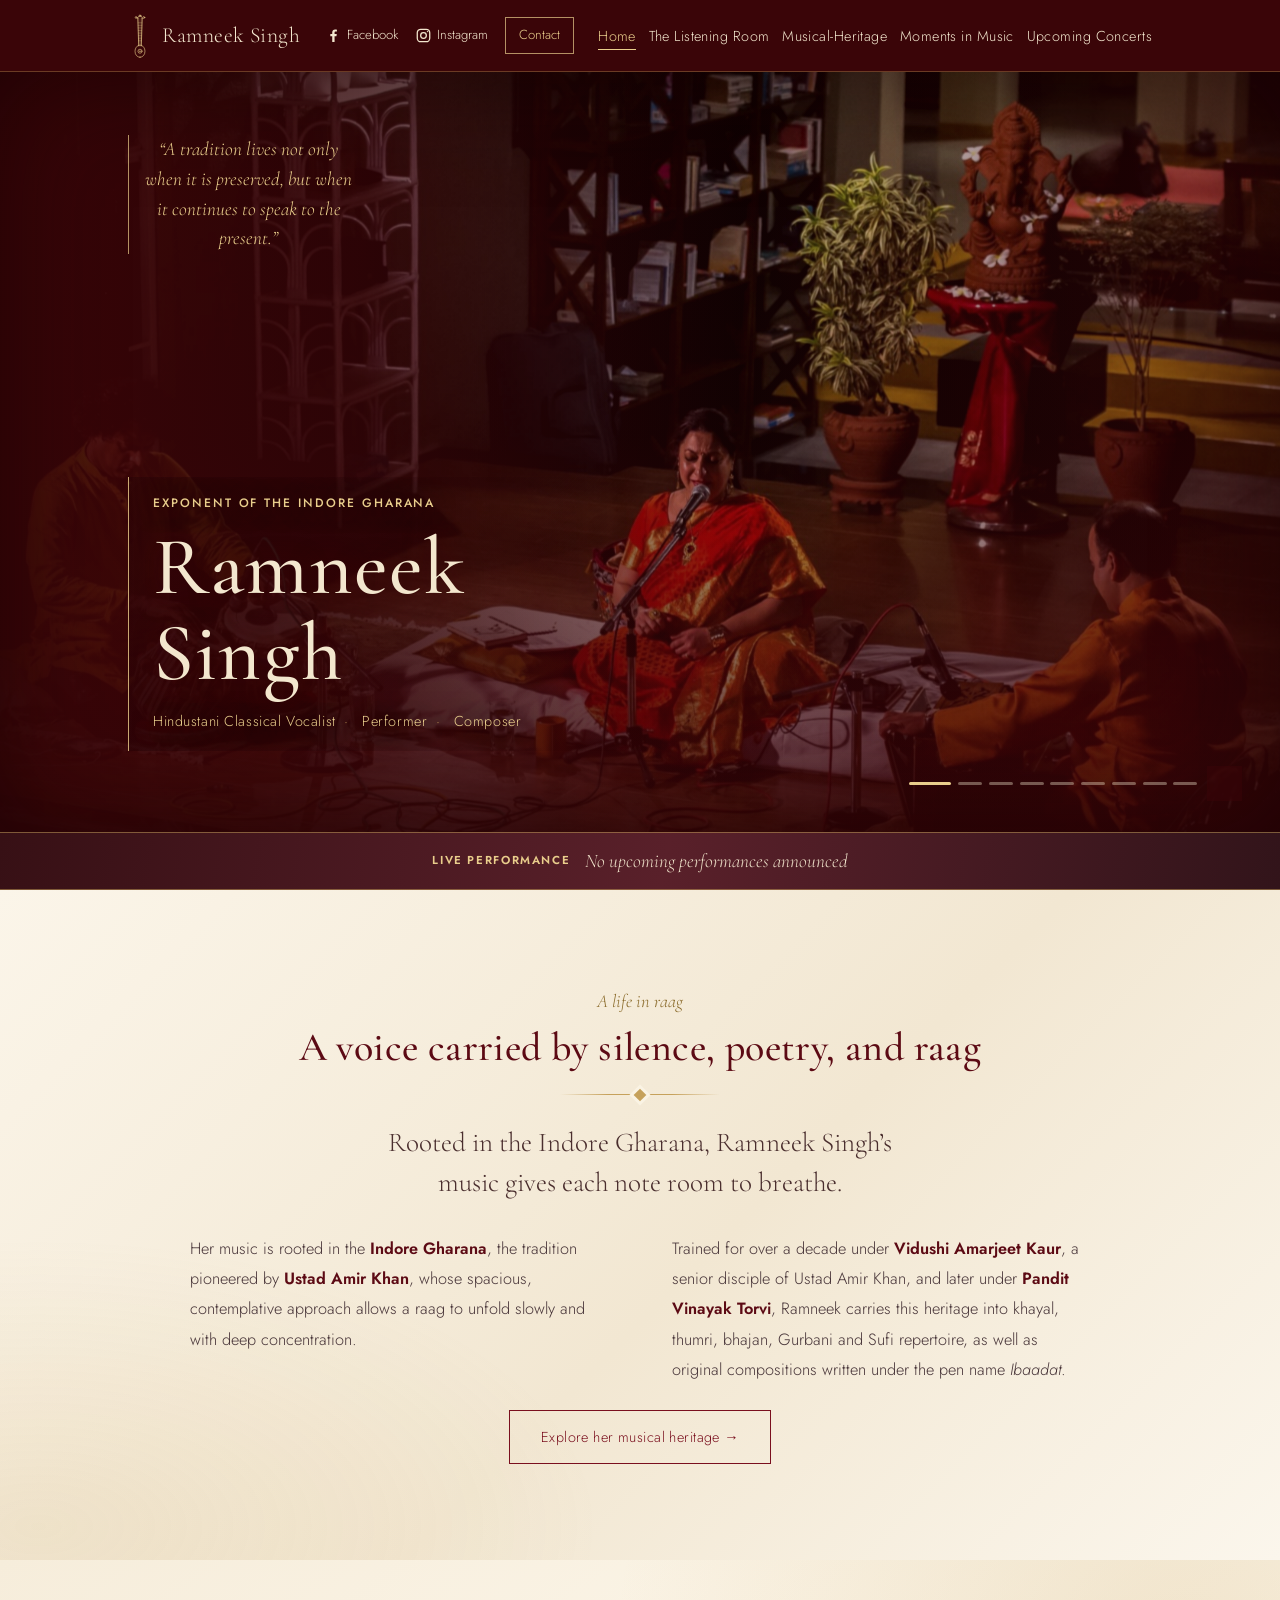
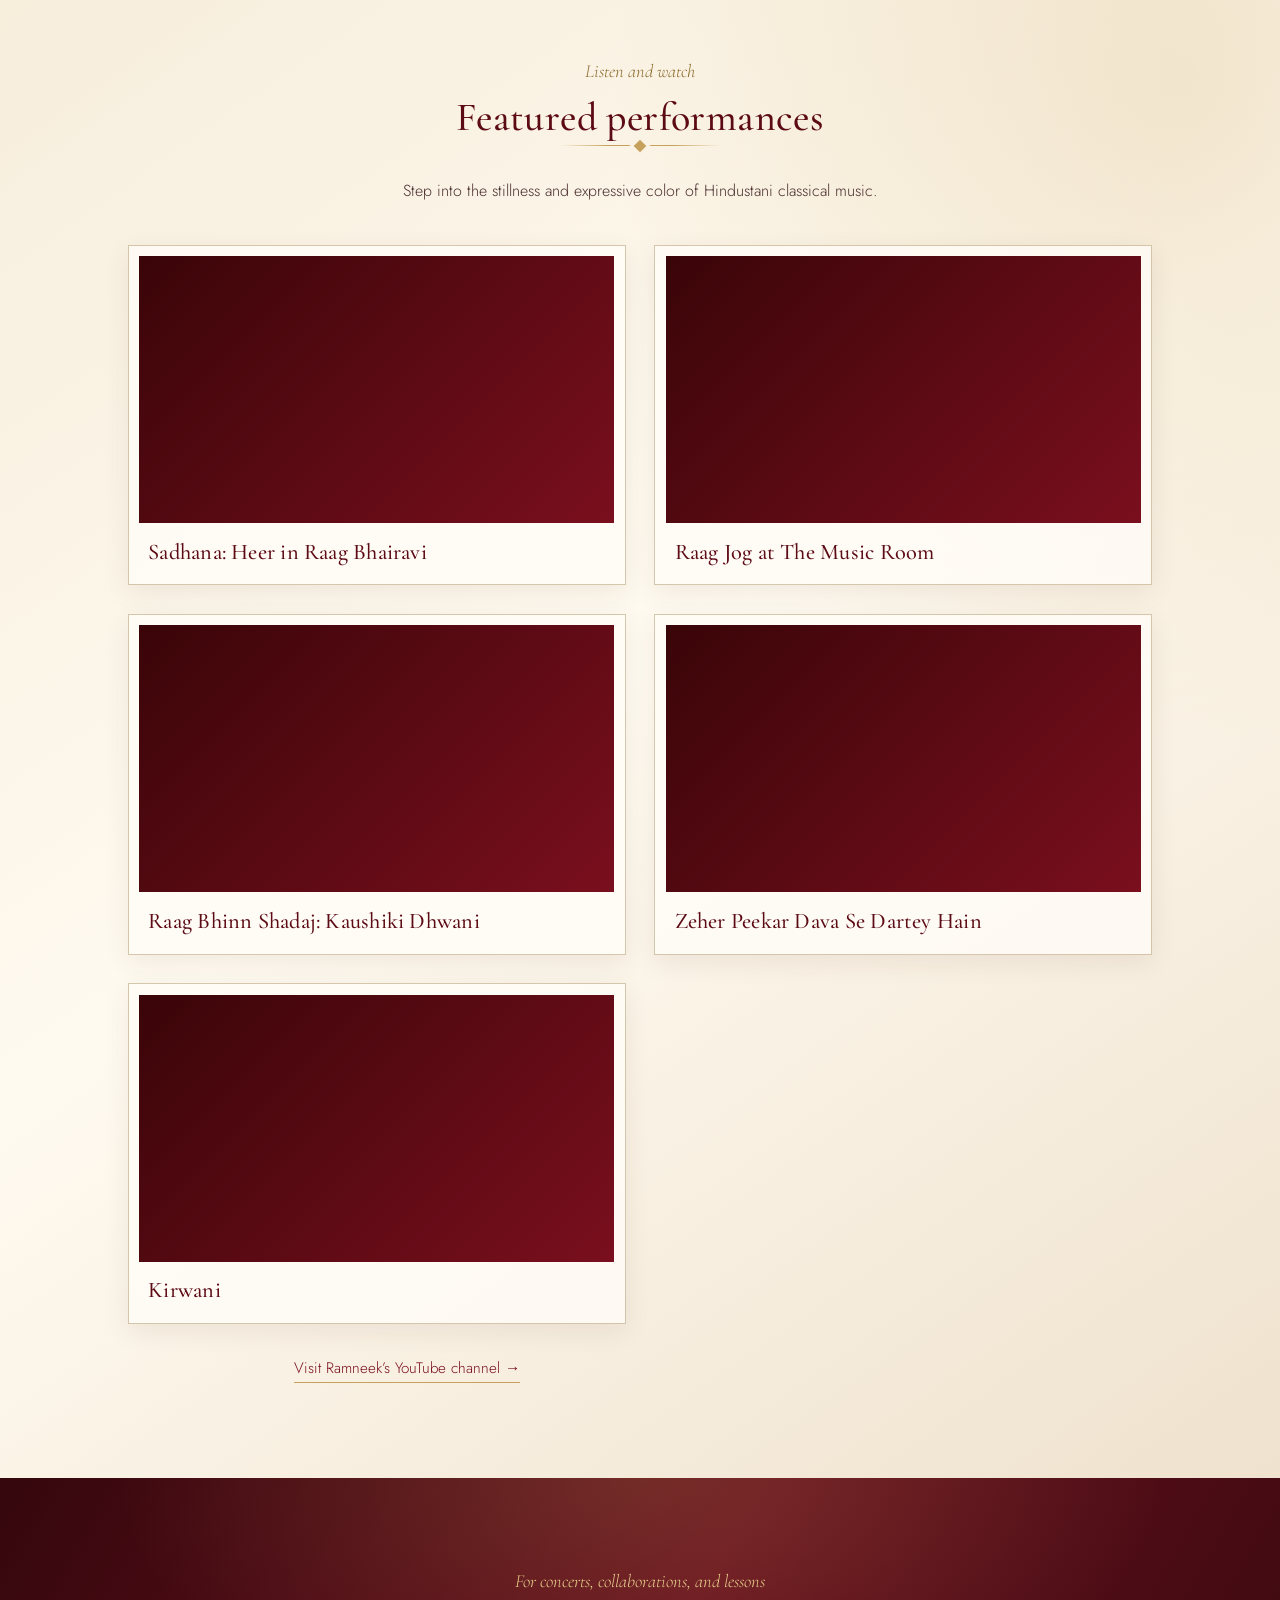
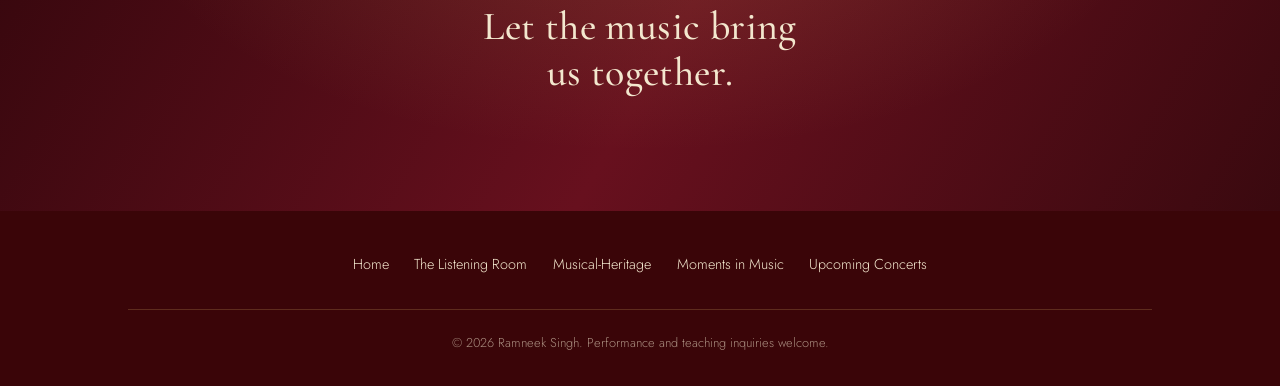
==== commit d23273f6: "added layout scroll delay experience" ====
--- a/index.html
+++ b/index.html
@@ -74,9 +74,9 @@
   </section>
 
   <section class="announcement-strip" aria-label="Upcoming performance">
-    <div class="container live-strip">
+    <div class="container live-strip" data-home-concert aria-live="polite">
       <span class="announcement-label">Live performance</span>
-      <span class="detail">November 15, 2026 <span aria-hidden="true">·</span> North Carolina</span>
+      <span class="detail" data-home-concert-detail>Loading concert listings…</span>
     </div>
   </section>
 
@@ -164,6 +164,8 @@
   </div>
 </footer>
 
-<script src="js/main.js?v=20261111-homepage"></script>
+<script src="js/main.js?v=20261124-concerts"></script>
+<script src="js/concerts-config.js?v=20261124"></script>
+<script src="js/concerts.js?v=20261124"></script>
 </body>
 </html>
--- a/css/style.css
+++ b/css/style.css
@@ -339,7 +339,30 @@
     linear-gradient(180deg, var(--red-deepest), var(--red-deep) 60%, var(--red) 100%);
 }
 /* Smaller hero used by inner pages (Contact, etc.) */
-.hero.page-hero { padding: clamp(3rem, 7vw, 4.5rem) 0 clamp(2.5rem, 6vw, 4rem); }
+.hero.page-hero {
+  isolation: isolate;
+  padding: clamp(3rem, 7vw, 4.5rem) 0 clamp(2.5rem, 6vw, 4rem);
+  background:
+    radial-gradient(ellipse at 18% 110%, rgba(198, 161, 91, 0.2), transparent 44%),
+    radial-gradient(ellipse at 88% 4%, rgba(158, 27, 46, 0.62), transparent 40%),
+    linear-gradient(125deg, var(--red-deepest), var(--red-deep) 60%, #691121);
+}
+.hero.page-hero::before {
+  content: "";
+  position: absolute;
+  z-index: -1;
+  top: 50%;
+  right: max(4%, calc((100vw - var(--wrap)) / 2));
+  width: clamp(180px, 30vw, 340px);
+  aspect-ratio: 1;
+  border: 1px solid rgba(233, 206, 140, 0.16);
+  border-radius: 50%;
+  box-shadow: 0 0 0 24px rgba(233, 206, 140, 0.025), 0 0 0 52px rgba(233, 206, 140, 0.02);
+  transform: translateY(-50%);
+  animation: halo-drift 16s ease-in-out infinite alternate;
+  pointer-events: none;
+}
+.hero.page-hero .container { position: relative; z-index: 1; }
 .hero.page-hero h1 { font-size: clamp(2.2rem, 5.2vw, 3.6rem); }
 .hero.page-hero .container { display: grid; justify-items: center; }
 .hero.page-hero .kicker { margin-bottom: 0.35rem; }
@@ -420,6 +443,7 @@
 }
 .hero-cinematic::after {
   box-shadow: inset 0 0 120px rgba(20, 0, 3, 0.72);
+  transform: translate3d(0, var(--parallax-y, 0px), 0) scale(1.02);
 }
 .hero-cinematic .container {
   position: relative;
@@ -582,7 +606,7 @@
   background: linear-gradient(90deg, var(--gold-deep), var(--gold-bright));
 }
 .repertoire-card:hover {
-  transform: translateY(-4px);
+  transform: perspective(900px) rotateX(var(--tilt-x, 0deg)) rotateY(var(--tilt-y, 0deg)) translateY(-4px);
   box-shadow: 0 14px 30px rgba(58, 5, 8, 0.12);
 }
 .repertoire-card h3 { margin-bottom: 0.65rem; color: var(--red); }
@@ -612,7 +636,10 @@
   box-shadow: 0 8px 24px rgba(58, 5, 8, 0.08);
   transition: transform 0.3s ease, box-shadow 0.3s ease;
 }
-.frame:hover { transform: translateY(-4px); box-shadow: 0 14px 30px rgba(58, 5, 8, 0.14); }
+.frame:hover {
+  transform: perspective(900px) rotateX(var(--tilt-x, 0deg)) rotateY(var(--tilt-y, 0deg)) translateY(-4px);
+  box-shadow: 0 14px 30px rgba(58, 5, 8, 0.14);
+}
 .frame-inner { overflow: hidden; background: var(--parchment-2); }
 .frame-inner img {
   width: 100%;
@@ -687,6 +714,15 @@
 .concert-card .ornament { margin: 1.2rem auto; }
 .concert-description { margin: 0 auto 1.5rem; color: var(--ink-soft); }
 .concert-card .btn { position: relative; }
+.concert-list { display: grid; gap: 1.5rem; }
+.concert-status { margin: 0 auto; color: var(--ink-soft); text-align: center; }
+.past-concerts { margin-top: 4rem; }
+.concert-group-title {
+  margin-bottom: 1.5rem;
+  color: var(--red);
+  text-align: center;
+}
+.concert-list[hidden], .past-concerts[hidden] { display: none; }
 
 @media (max-width: 760px) {
   .repertoire-grid, .gallery-grid { grid-template-columns: repeat(2, minmax(0, 1fr)); }
@@ -696,6 +732,49 @@
   .repertoire-grid, .gallery-grid { grid-template-columns: 1fr; }
   .repertoire-card { min-height: 0; }
   .heritage-quote { padding: 1.4rem 0.6rem; }
+}
+
+/* ---------- Motion and depth ---------- */
+.scroll-progress {
+  position: fixed;
+  z-index: 200;
+  top: 0;
+  left: 0;
+  width: 100%;
+  height: 3px;
+  pointer-events: none;
+}
+.scroll-progress span {
+  display: block;
+  width: 100%;
+  height: 100%;
+  background: linear-gradient(90deg, var(--gold-deep), var(--gold-bright), #fff0c1);
+  box-shadow: 0 0 10px rgba(233, 206, 140, 0.6);
+  transform: scaleX(0);
+  transform-origin: left center;
+  will-change: transform;
+}
+.motion-ready [data-motion-reveal] {
+  opacity: 0;
+  transform: translate3d(0, 24px, 0);
+  transition: opacity 0.75s ease, transform 0.75s cubic-bezier(.2, .7, .2, 1);
+  transition-delay: var(--reveal-delay, 0ms);
+}
+.motion-ready [data-motion-reveal].is-visible {
+  opacity: 1;
+  transform: none;
+}
+.video-card, .repertoire-card, .frame {
+  transform-style: preserve-3d;
+  backface-visibility: hidden;
+}
+.hero-gallery-pause { transition: background 0.25s ease, transform 0.25s ease; }
+.hero-gallery-pause:hover { transform: scale(1.08); background: rgba(58, 5, 8, 0.78); }
+.hero-gallery-dot:focus-visible { outline-color: var(--gold-bright); outline-offset: 5px; }
+
+@keyframes halo-drift {
+  from { transform: translate3d(0, -50%, 0) rotate(-8deg) scale(0.96); }
+  to { transform: translate3d(-18px, -50%, 0) rotate(8deg) scale(1.04); }
 }
 
 /* ---------- Homepage features ---------- */
@@ -775,7 +854,7 @@
   transition: transform 0.35s ease, box-shadow 0.35s ease;
 }
 .video-card:hover {
-  transform: translateY(-4px);
+  transform: perspective(900px) rotateX(var(--tilt-x, 0deg)) rotateY(var(--tilt-y, 0deg)) translateY(-4px);
   box-shadow: 0 14px 32px rgba(58, 5, 8, 0.13);
 }
 .video-frame {
@@ -1044,4 +1123,8 @@
   .main-nav, .main-nav a::after, .header-social a, .video-card, .repertoire-card, .frame, .frame-inner img { transition: none; }
   .video-card:hover, .repertoire-card:hover, .frame:hover { transform: none; }
   .hero-slide, .hero-slide.is-active { transition: none; animation: none !important; }
+  .hero-cinematic::after, .hero.page-hero::before { animation: none; transform: none; }
+  .motion-ready [data-motion-reveal] { opacity: 1; transform: none; transition: none; }
+  .scroll-progress { display: none; }
+  .hero-gallery-pause:hover { transform: none; }
 }
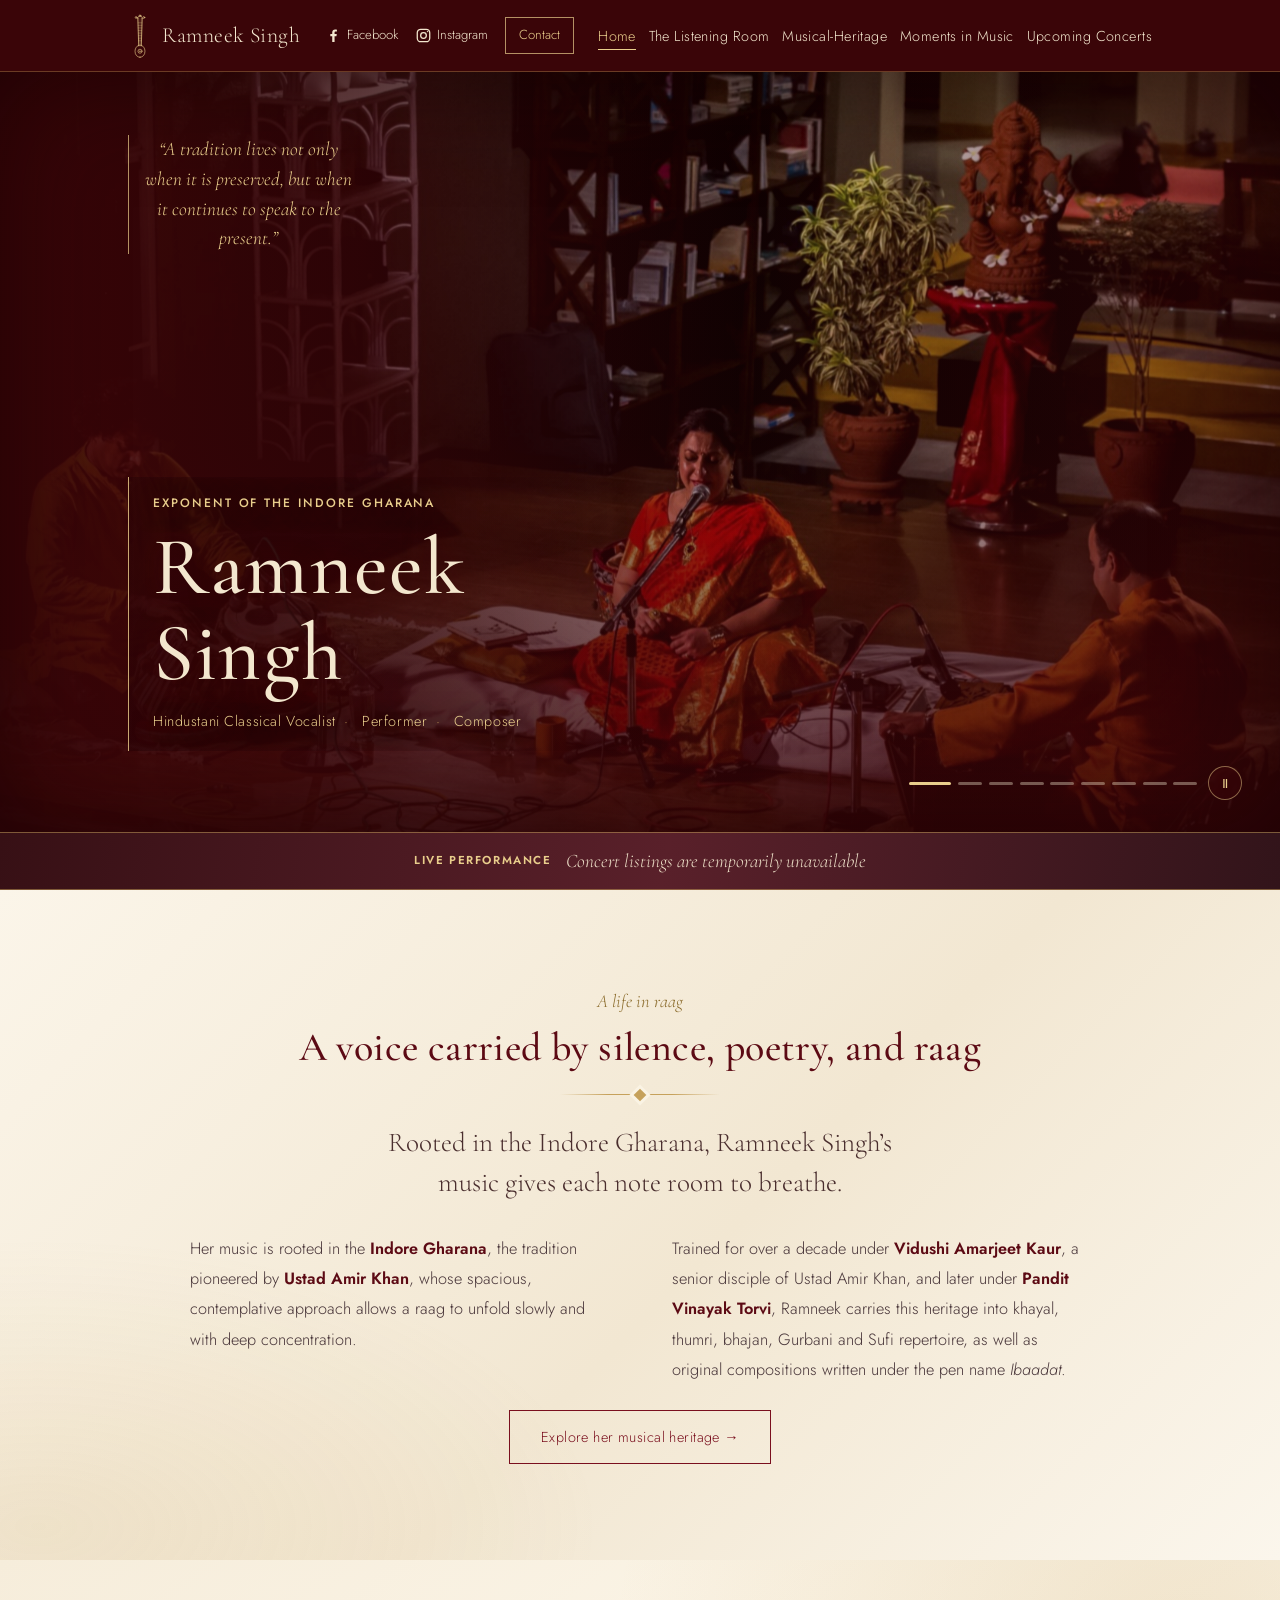
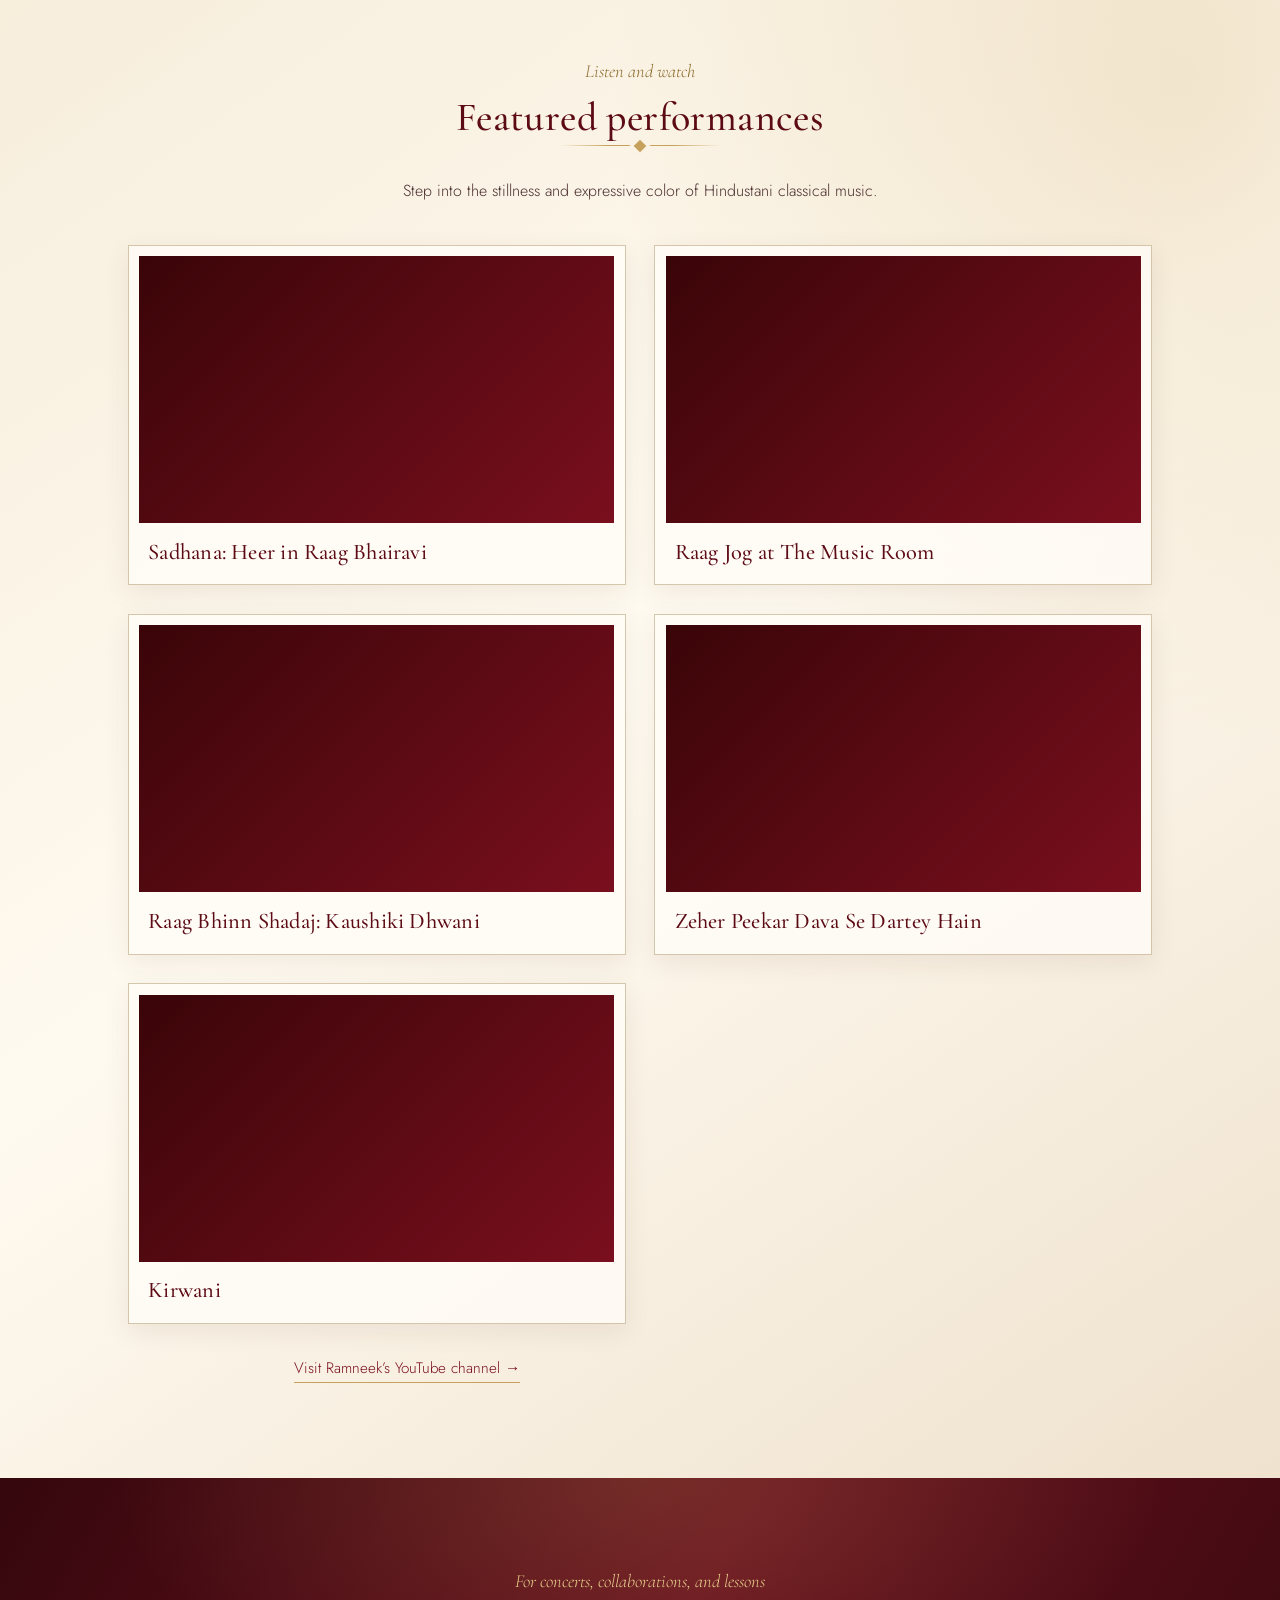
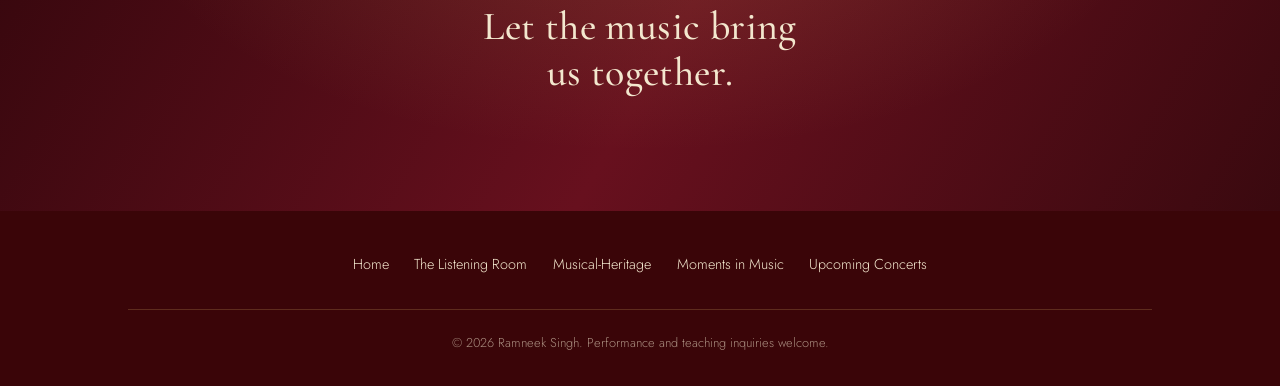
==== commit c65f353e: "Added Google Form logic" ====
--- a/index.html
+++ b/index.html
@@ -9,7 +9,7 @@
 <link rel="preconnect" href="https://fonts.googleapis.com">
 <link rel="preconnect" href="https://fonts.gstatic.com" crossorigin>
 <link href="https://fonts.googleapis.com/css2?family=Cormorant+Garamond:wght@400;500;600;700&family=Jost:wght@300;400;500;600;700&display=swap" rel="stylesheet">
-<link rel="stylesheet" href="css/style.css?v=20261112">
+<link rel="stylesheet" href="css/style.css?v=20261124-concert-feed">
 </head>
 <body>
 
@@ -165,7 +165,7 @@
 </footer>
 
 <script src="js/main.js?v=20261124-concerts"></script>
-<script src="js/concerts-config.js?v=20261124"></script>
-<script src="js/concerts.js?v=20261124"></script>
+<script src="js/concerts-config.js?v=20261124-concert-feed"></script>
+<script src="js/concerts.js?v=20261124-concert-feed"></script>
 </body>
 </html>
--- a/css/style.css
+++ b/css/style.css
@@ -713,6 +713,9 @@
 }
 .concert-card .ornament { margin: 1.2rem auto; }
 .concert-description { margin: 0 auto 1.5rem; color: var(--ink-soft); }
+.concert-price { margin: -0.75rem auto 1.5rem; color: var(--ink-soft); }
+.concert-booking-note { position: relative; margin: 0 auto; color: var(--ink-soft); }
+.concert-booking-note a { color: var(--red); text-decoration: underline; text-underline-offset: 0.18em; }
 .concert-card .btn { position: relative; }
 .concert-list { display: grid; gap: 1.5rem; }
 .concert-status { margin: 0 auto; color: var(--ink-soft); text-align: center; }
